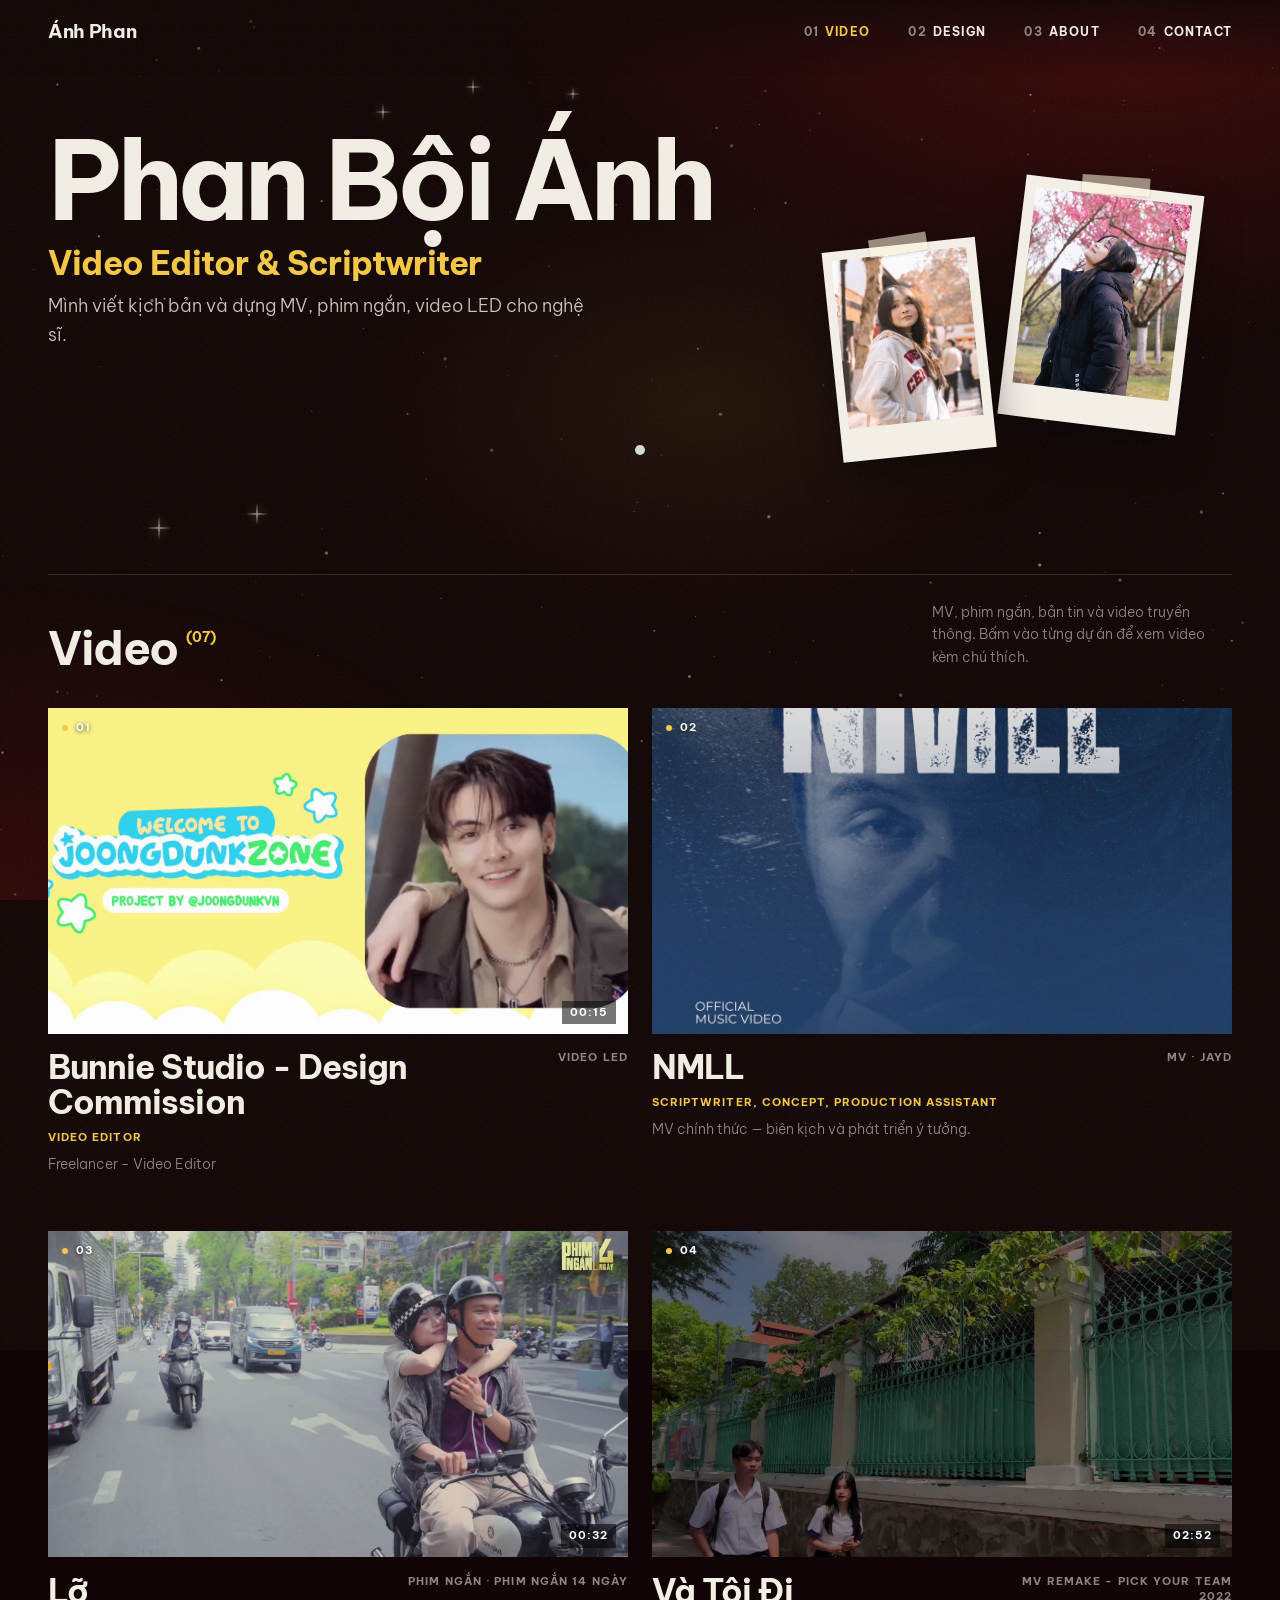
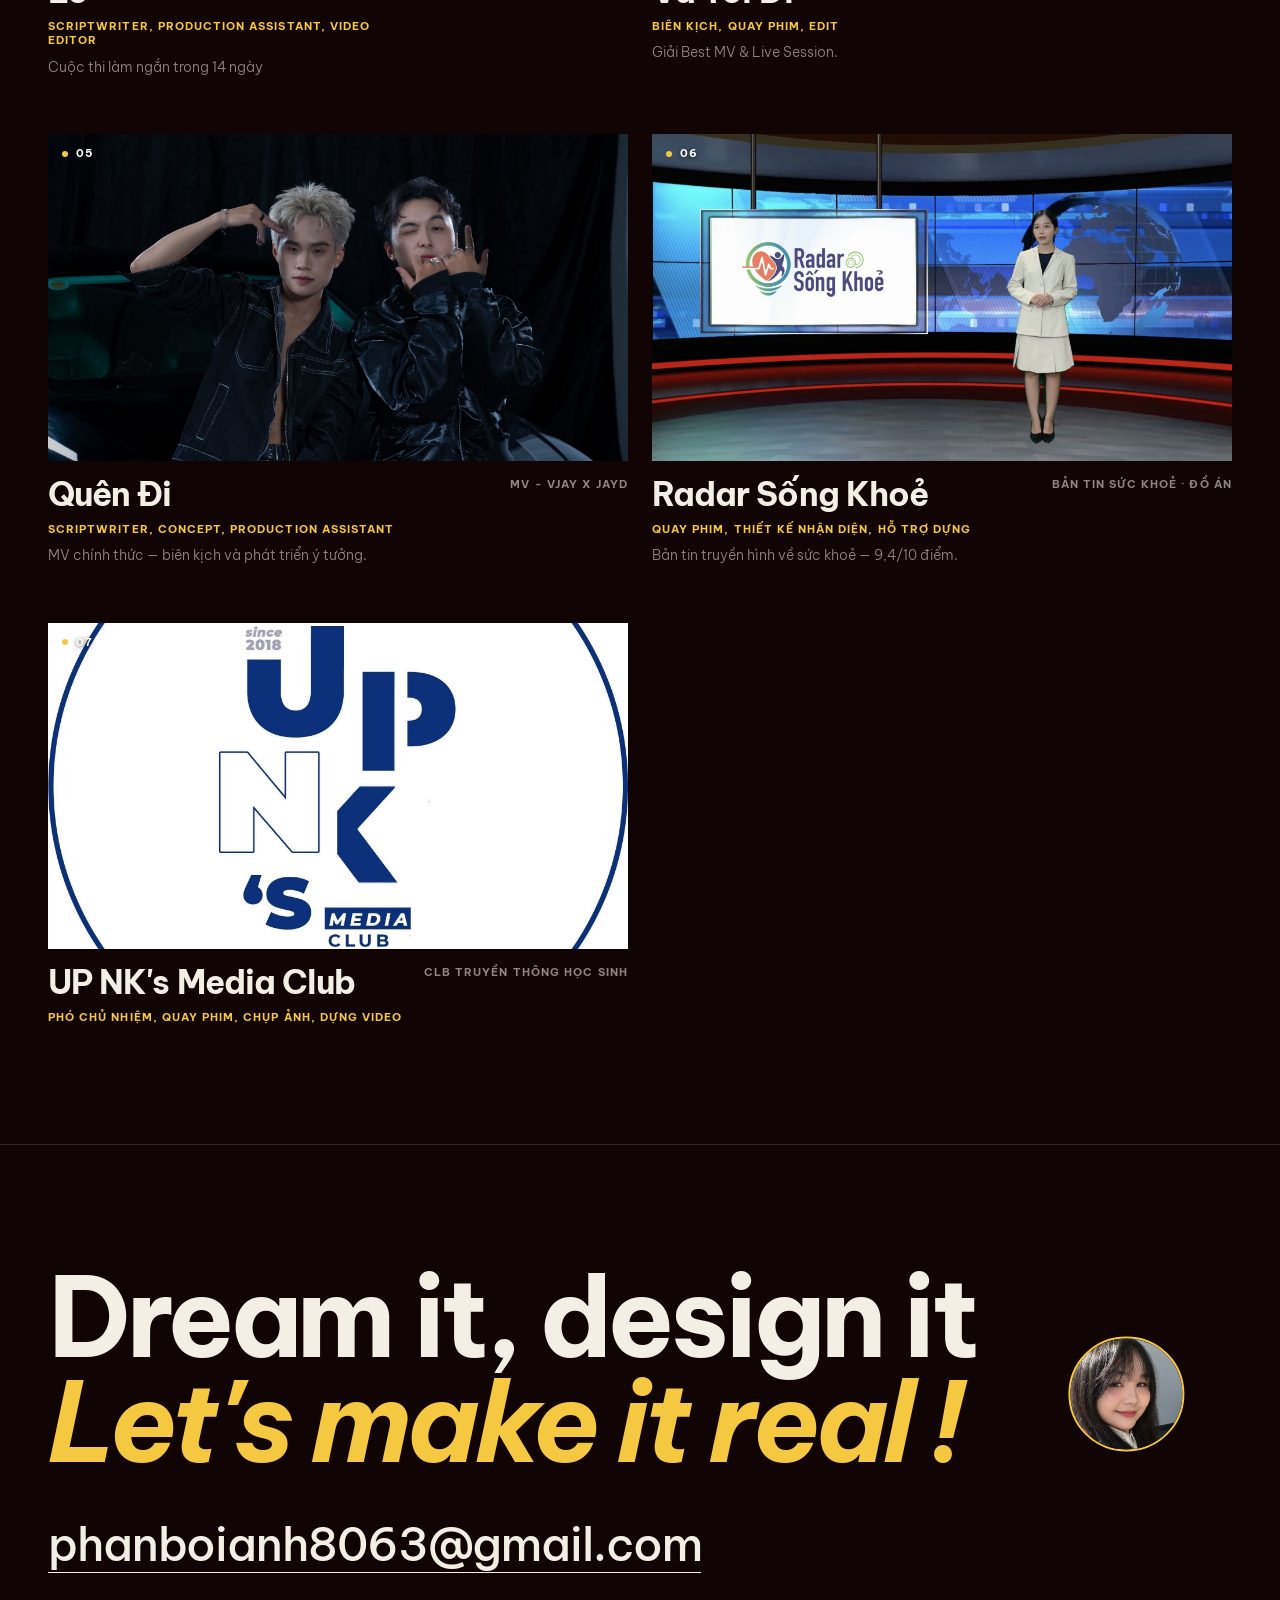
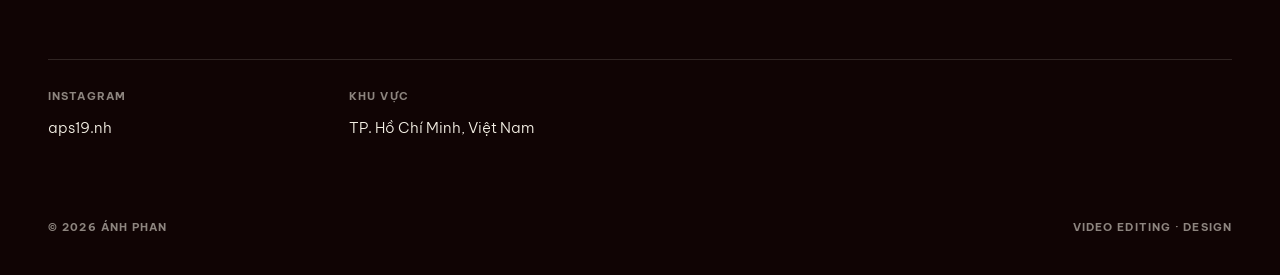
==== index.html @ 46a87fa8 "Ảnh trang trí kéo thả: polaroid ở trang Video, About nhỏ gọn, ảnh tròn liên hệ; tab Ảnh trang trí tr" ====
<!doctype html>
<html lang="vi" data-site>
<head>
<meta charset="utf-8">
<meta name="viewport" content="width=device-width, initial-scale=1">
<title>Phan Bội Ánh — Video Editor</title>
<meta name="description" content="Portfolio video editing, sản xuất nội dung và thiết kế.">
<link rel="preconnect" href="https://fonts.googleapis.com">
<link rel="preconnect" href="https://fonts.gstatic.com" crossorigin>
<link href="https://fonts.googleapis.com/css2?family=Arimo:wght@400;500;600;700&family=Be+Vietnam+Pro:wght@300;400;500&family=Dancing+Script:wght@600&display=swap&subset=vietnamese" rel="stylesheet">
<link rel="stylesheet" href="site.css?v=202610262219">
<!-- nội dung + màu/font chọn trong Trình chỉnh sửa: nạp sớm để trang không bị nháy màu -->
<script src="noi-dung.js?v=202610262219"></script>
<script src="giao-dien.js?v=202610262219"></script>
</head>
<body data-page="video">

<!-- Menu: Video là trang đầu tiên (index.html) → Design → About (CV) → Contact -->
<header class="nav">
  <a href="index.html" class="logo" id="logo"></a>
  <nav>
    <a href="index.html" class="on"><i>01</i>Video</a>
    <a href="design.html"><i>02</i>Design</a>
    <a href="about.html"><i>03</i>About</a>
    <a href="#contact"><i>04</i>Contact</a>
  </nav>
</header>

<section id="video">
  <!-- Đầu trang: tên to + nghề (lấy từ tab About me). Rê chuột vào tên thì hiện ảnh (ảnh "rê chuột") -->
  <div class="vhero" data-deco="video">
    <h1 id="vh-name"><span></span></h1>
    <p class="ab-role" id="vh-role"></p>
    <p class="ab-line" id="vh-line"></p>
  </div>
  <div class="sec-head" data-reveal>
    <h2>Video<sup id="n-video"></sup></h2>
    <p>MV, phim ngắn, bản tin và video truyền thông. Bấm vào từng dự án để xem video kèm chú thích.</p>
  </div>
  <div class="vgrid" id="vgrid"></div>
</section>

<!-- Liên hệ (cuối mọi trang) -->
<section id="contact" data-deco="contact">
  <h2 class="big" data-reveal><span id="c1"></span><br><em id="c2"></em></h2>
  <a class="mail" id="mail" data-reveal></a>
  <div class="links" id="links" data-reveal></div>
  <footer class="site mono"><span id="copy"></span><span>Video editing · Design</span></footer>
</section>

<!-- Bảng chi tiết video -->
<div class="panel" id="panel" role="dialog" aria-modal="true" aria-label="Chi tiết video">
  <div class="p-top"><span class="mono" id="p-where"></span><button class="p-close mono" id="p-close">Đóng <b>×</b></button></div>
  <div id="p-content"></div>
</div>

<div class="cursor" id="cursor"><b>XEM</b></div>

<script src="site.js?v=202610262219"></script>
</body>
</html>
---- site.css ----
/* ===== PORTFOLIO — phong cách A "Cinema": nền đen, tiêu đề Arimo lớn, phim nhựa =====
   Dùng chung cho index.html (trang chủ) và design.html (trang từng mục Design). */
/* Màu, font và cỡ chữ đổi được trong Trình chỉnh sửa → tab "Giao diện" (giao-dien.js ghi đè các biến này).
   Giá trị dưới đây là bộ màu mặc định "Cinema". */
:root {
  --bg: #0a0909;
  --bg-rgb: 10, 9, 9;
  --ink: #eee8e1;
  --ink-rgb: 238, 232, 225;
  --ink2: #d6cfc7;      /* chữ phụ, sáng vừa */
  --mute: #8d867f;
  --line: rgba(var(--ink-rgb), .14);
  --card: var(--card);      /* ô nền tối hơn/sáng hơn nền một chút */
  --strip: #000;        /* dải phim */
  --sprocket: var(--sprocket);  /* lỗ dải phim */
  --accent: #ff3b5c;
  --ts: 1;              /* hệ số cỡ tiêu đề */
  --tw: 700;            /* độ đậm tiêu đề */
  --tls: 1;             /* hệ số khoảng cách chữ tiêu đề (font có chân thì nới ra) */
  --title: 'Arimo', 'Helvetica Neue', Arial, sans-serif;
  --sans: 'Be Vietnam Pro', system-ui, sans-serif;
  --mono: 'Arimo', 'Helvetica Neue', Arial, sans-serif; /* nhãn nhỏ in hoa: chữ không chân, nét đậm */
  --ease: cubic-bezier(.16, 1, .3, 1);
  --pad: clamp(16px, 4vw, 48px);
}
* { box-sizing: border-box; margin: 0; padding: 0; }
html { scroll-behavior: smooth; }
html.lock { overflow: hidden; }
body { background: var(--bg); color: var(--ink); font: 300 16px/1.6 var(--sans); overflow-x: hidden; }
a { color: inherit; text-decoration: none; }
button { font: inherit; color: inherit; background: none; border: 0; cursor: pointer; }
img, video { display: block; width: 100%; }
.mono { font: 700 11px/1.4 var(--mono); letter-spacing: .1em; text-transform: uppercase; font-variant-numeric: tabular-nums; }

/* hạt phim phủ toàn trang */
body::after {
  content: ''; position: fixed; inset: -50%; z-index: 90; pointer-events: none; opacity: .07;
  background: url("data:image/svg+xml,%3Csvg xmlns='http://www.w3.org/2000/svg' width='200' height='200'%3E%3Cfilter id='n'%3E%3CfeTurbulence type='fractalNoise' baseFrequency='.9' numOctaves='2'/%3E%3C/filter%3E%3Crect width='100%25' height='100%25' filter='url(%23n)'/%3E%3C/svg%3E");
  animation: grain .9s steps(4) infinite;
}
@keyframes grain { 0% { transform: translate(0, 0) } 25% { transform: translate(-3%, 2%) } 50% { transform: translate(2%, -3%) } 75% { transform: translate(-2%, -1%) } }

/* ---------- hiệu ứng nền (tab Giao diện → Hiệu ứng nền) ---------- */
.cosmos { display: none; position: fixed; inset: 0; z-index: -1; pointer-events: none; overflow: hidden; }
[data-fx="gradient"] .cosmos, [data-fx="vutru"] .cosmos { display: block;
  background: radial-gradient(70% 55% at 88% 0%, rgba(var(--g2-rgb), .75), transparent 70%),
              radial-gradient(60% 50% at 0% 100%, rgba(var(--g2-rgb), .5), transparent 70%),
              radial-gradient(40% 35% at 55% 45%, rgba(var(--acc-rgb), .07), transparent 70%); }
.cosmos i, .cosmos b { display: none; }
/* toàn bộ sao: độ sáng chọn trong Giao diện (--sao) × mờ dần khi cuộn (--fade) */
.cosmos .sky { position: absolute; inset: 0; opacity: calc(var(--sao, .5) * var(--fade, 1)); transition: opacity .5s; }
[data-fx="vutru"] .cosmos i { display: block; position: absolute; left: 0; top: 0; width: 1px; height: 1px; border-radius: 50%; animation: twinkle 4s ease-in-out infinite alternate; }
[data-fx="vutru"] .cosmos .s2 { animation-duration: 6s; animation-delay: -2s; }
[data-fx="vutru"] .cosmos .s3 { animation-duration: 3.2s; animation-delay: -1s; }
@keyframes twinkle { from { opacity: .35 } to { opacity: 1 } }
/* ngôi sao 4 cánh lấp lánh như trong portfolio PDF */
[data-fx="vutru"] .cosmos b { display: block; position: absolute; width: 22px; height: 22px; transform: scale(var(--z));
  background: radial-gradient(circle, rgba(var(--ink-rgb), 1) 0 8%, rgba(var(--ink-rgb), .0) 9%),
              linear-gradient(rgba(var(--ink-rgb), 0), rgba(var(--ink-rgb), .95) 50%, rgba(var(--ink-rgb), 0)) center / 2px 100% no-repeat,
              linear-gradient(90deg, rgba(var(--ink-rgb), 0), rgba(var(--ink-rgb), .95) 50%, rgba(var(--ink-rgb), 0)) center / 100% 2px no-repeat;
  filter: drop-shadow(0 0 6px rgba(var(--ink-rgb), .8)); animation: sparkle var(--d) ease-in-out infinite; }
@keyframes sparkle { 0%, 100% { opacity: 0; transform: scale(calc(var(--z) * .4)) rotate(0deg) } 50% { opacity: 1; transform: scale(var(--z)) rotate(45deg) } }
/* ---------- thanh menu ---------- */
.nav {
  position: fixed; inset: 0 0 auto; z-index: 50; display: flex; align-items: center; justify-content: space-between;
  padding: 22px var(--pad) 34px; background: linear-gradient(rgba(var(--bg-rgb), .9), rgba(var(--bg-rgb), 0));
}
.logo { font: var(--tw) 19px/1 var(--title); letter-spacing: calc(-.02em * var(--tls)); }
.nav nav { display: flex; gap: clamp(14px, 3vw, 40px); }
.nav nav a { font: 700 12px/1 var(--mono); letter-spacing: .1em; text-transform: uppercase; }
.nav nav a i { font-style: normal; color: var(--mute); margin-right: 6px; }
.nav nav a.on { color: var(--accent); }

/* ---------- ẢNH TRANG TRÍ (tab "Ảnh trang trí" trong Trình chỉnh sửa) ---------- */
[data-deco] { position: relative; }
.vhero > :not(.deco), .ab-hero > :not(.deco), #contact > :not(.deco) { position: relative; z-index: 2; }
.deco { position: absolute; z-index: 3; width: clamp(84px, var(--w), 440px); margin: 0; transform: translate(-50%, -50%) rotate(var(--rot)); transition: transform .5s var(--ease); }
.deco.sau { z-index: 1; }
.deco img { width: 100%; aspect-ratio: 4 / 5; object-fit: cover; display: block; }
.deco .crop img { aspect-ratio: auto; }
@media (hover: hover) { .deco:hover { transform: translate(-50%, -50%) rotate(0deg) scale(1.04); } }
/* polaroid: khung trắng, lề dưới dày, mẩu băng dính trên đầu */
.deco.polaroid { background: #f5f1e8; padding: max(5px, calc(var(--w) * .06)) max(5px, calc(var(--w) * .06)) 0; box-shadow: 0 18px 40px rgba(0, 0, 0, .45), 0 2px 6px rgba(0, 0, 0, .25); }
.deco.polaroid figcaption { padding: 7% 4% 9%; text-align: center; color: #2b2622; font: 600 clamp(12px, 1.25vw, 18px)/1.1 'Dancing Script', cursive; }
.deco.polaroid:not(:has(figcaption))::after { content: ''; display: block; height: clamp(18px, 2.6vw, 38px); }
.deco.polaroid::before { content: ''; position: absolute; left: 50%; top: -9px; width: 38%; height: 18px; transform: translateX(-50%) rotate(-3deg); background: rgba(255, 248, 225, .55); box-shadow: 0 1px 3px rgba(0, 0, 0, .15); }
/* hoà vào nền: mép ảnh mờ dần vào màu nền */
.deco.hoa img, .deco.hoa .crop { -webkit-mask-image: radial-gradient(ellipse 50% 50% at 50% 50%, #000 55%, transparent 100%); mask-image: radial-gradient(ellipse 50% 50% at 50% 50%, #000 55%, transparent 100%); }
.deco.hoa { filter: saturate(.9); }
/* tròn có viền màu nhấn */
.deco.tron img, .deco.tron .crop { aspect-ratio: 1; border-radius: 50%; border: 2px solid var(--accent); object-fit: cover; }
/* khung mảnh */
.deco.khung { padding: 6px; border: 1px solid rgba(var(--ink-rgb), .35); background: rgba(var(--ink-rgb), .04); }
/* trong Trình chỉnh sửa: kéo được, ảnh đang chọn có viền */
.edit-deco .deco { cursor: grab; transition: none; }
.edit-deco .deco:active { cursor: grabbing; }
.edit-deco .deco.chon { outline: 2px dashed var(--accent); outline-offset: 6px; }
.edit-deco .deco.an-dt { opacity: .3; }

/* ---------- tiêu đề mỗi phần ---------- */
.sec-head { display: flex; justify-content: space-between; align-items: end; padding: 0 var(--pad); margin-bottom: 40px; gap: 20px; }
.sec-head h2 { font: var(--tw) calc(clamp(52px, 10vw, 156px) * var(--ts))/.88 var(--title); letter-spacing: calc(-.055em * var(--tls)); }
.sec-head h2 sup { font: 700 14px var(--mono); color: var(--accent); vertical-align: top; margin-left: 8px; letter-spacing: 0; }
.sec-head p { max-width: 300px; color: var(--mute); font-size: 14px; }

/* ---------- DESIGN trên trang chủ: 4 khung phim = 4 mục ---------- */
#design-home { padding: 150px 0 100px; }
.strip { position: relative; padding: 34px var(--pad); background: var(--strip); }
.strip::before, .strip::after { content: ''; position: absolute; left: 0; right: 0; height: 12px; background: repeating-linear-gradient(90deg, transparent 0 14px, var(--sprocket) 14px 26px); }
.strip::before { top: 11px; } .strip::after { bottom: 11px; }
[data-vien="mau"] .strip::before, [data-vien="mau"] .strip::after, [data-vien="khong"] .strip::before, [data-vien="khong"] .strip::after { display: none; }
[data-vien="mau"] .strip { padding: 18px var(--pad); }
[data-vien="khong"] .strip { background: none; padding: 0 var(--pad); }
.cats { display: grid; grid-template-columns: repeat(4, minmax(0, 1fr)); gap: 14px; }
.cat { position: relative; display: block; aspect-ratio: var(--cat-ratio, 3 / 4.3); overflow: hidden; background: var(--card); }
.cat img, .cat video { position: absolute; inset: 0; height: 100%; object-fit: cover; filter: saturate(.8) brightness(.72); transition: transform 1.4s var(--ease), filter .8s; }
.cat:hover img, .cat:hover video { transform: scale(1.06); filter: saturate(1.05) brightness(.92); }
.cat .no { position: absolute; top: 12px; left: 14px; z-index: 1; color: #fff; opacity: .8; }
.cat .meta { position: absolute; inset: auto 0 0; z-index: 1; padding: 60px 18px 18px; background: linear-gradient(transparent, rgba(0, 0, 0, .88)); }
.cat h3 { font: var(--tw) calc(clamp(24px, 2.3vw, 36px) * var(--ts))/1 var(--title); letter-spacing: calc(-.035em * var(--tls)); }
.cat p { margin-top: 8px; font-size: 13px; line-height: 1.45; color: var(--ink2); }
.cat .foot { display: flex; justify-content: space-between; margin-top: 14px; padding-top: 10px; border-top: 1px solid rgba(255, 255, 255, .18); color: var(--mute); }
.cat .foot b { font-weight: 400; color: var(--ink); transition: transform .5s var(--ease); }
.cat:hover .foot b { transform: translateX(6px); }
.cat.empty .meta { background: none; }

/* ---------- VIDEO: lưới video tự chạy ---------- */
#video { padding: 130px 0 120px; }
/* Đầu trang Video (trang đầu tiên): tên to + nghề; mục "Video (07)" nhỏ lại thành nhãn */
.vhero { position: relative; padding: 0 var(--pad); margin-bottom: 64px; min-height: clamp(260px, 30vw, 380px); }
.vhero h1 { display: inline-flex; align-items: center; gap: .25em; font: var(--tw) calc(clamp(48px, 8.5vw, 136px) * var(--ts))/.92 var(--title); letter-spacing: calc(-.055em * var(--tls)); margin-bottom: 14px; cursor: default; }
#video .sec-head h2 { font-size: calc(clamp(30px, 3.6vw, 52px) * var(--ts)); letter-spacing: calc(-.04em * var(--tls)); }
#video .sec-head { border-top: 1px solid var(--line); padding-top: 26px; margin-left: var(--pad); margin-right: var(--pad); padding-left: 0; padding-right: 0; }
.vgrid { display: grid; grid-template-columns: repeat(2, minmax(0, 1fr)); gap: 56px 24px; padding: 0 var(--pad); }
.vcard { cursor: pointer; }
.vcard .scr { position: relative; aspect-ratio: 16 / 9; overflow: hidden; background: #000; }
.vcard .scr video, .vcard .scr img { height: 100%; object-fit: cover; transition: transform 1.2s var(--ease); }
.vcard:hover .scr video { transform: scale(1.035); }
.vcard .idx { position: absolute; top: 12px; left: 14px; color: #fff; display: flex; gap: 8px; align-items: center; text-shadow: 0 1px 4px rgba(0, 0, 0, .7); }
.vcard .idx::before { content: ''; width: 6px; height: 6px; border-radius: 50%; background: var(--accent); }
.vcard .tc { position: absolute; right: 12px; bottom: 10px; color: #fff; background: rgba(0, 0, 0, .55); padding: 4px 8px; }
.vcard .play { position: absolute; left: 50%; top: 50%; width: 64px; height: 64px; margin: -32px 0 0 -32px; border-radius: 50%; border: 1px solid rgba(255, 255, 255, .8); display: grid; place-items: center; color: #fff; background: rgba(0, 0, 0, .25); backdrop-filter: blur(6px); opacity: 0; transform: scale(.8); transition: .5s var(--ease); }
.vcard:hover .play { opacity: 1; transform: none; }
.vcard .info { display: flex; justify-content: space-between; align-items: start; gap: 16px; padding-top: 16px; }
.vcard h3 { font: var(--tw) calc(clamp(24px, 2.6vw, 38px) * var(--ts))/1.05 var(--title); letter-spacing: calc(-.035em * var(--tls)); transition: color .4s; }
.vcard:hover h3 { color: var(--accent); }
.vcard .info p { margin-top: 8px; font-size: 14px; color: var(--mute); }
.vcard .info .role { color: var(--accent); font-size: 10.5px; margin-top: 10px; }
.vcard .kind { color: var(--mute); text-align: right; flex: none; max-width: 40%; }

/* ---------- CONTACT ---------- */
#contact { padding: 120px var(--pad) 40px; border-top: 1px solid var(--line); }
.big { font: var(--tw) calc(clamp(44px, 8.6vw, 132px) * var(--ts))/.95 var(--title); letter-spacing: calc(-.05em * var(--tls)); }
.big em { color: var(--accent); }
.mail { display: inline-block; margin-top: 44px; font: 500 clamp(24px, 3.6vw, 50px)/1.1 var(--title); letter-spacing: calc(-.03em * var(--tls)); position: relative; }
.mail::after { content: ''; position: absolute; left: 0; right: 0; bottom: -4px; height: 1px; background: currentColor; transform-origin: right; transition: transform .7s var(--ease); }
.mail:hover::after { transform: scaleX(0); }
.links { display: grid; grid-template-columns: repeat(4, 1fr); gap: 20px; margin-top: 90px; padding-top: 22px; border-top: 1px solid var(--line); }
.links a, .links span:not(.mono) { display: block; font-size: 15px; margin-top: 8px; }
.links a:hover { color: var(--accent); }
.links .mono { color: var(--mute); }
footer.site { display: flex; justify-content: space-between; margin-top: 80px; color: var(--mute); }

/* ---------- Bố cục "case study": chữ một bên, ảnh/video một bên ----------
   Dùng cho trang chi tiết video (bảng trượt lên) và từng sản phẩm trong trang Design. */
.p-body { display: grid; grid-template-columns: minmax(0, 1.55fr) minmax(280px, 1fr); column-gap: clamp(24px, 4vw, 64px); }
.p-m { grid-column: 1; margin-bottom: 16px; }
/* Xếp dọc: mỗi ảnh đúng tỉ lệ gốc, không đóng khung đen; ảnh nhỏ giữ đúng cỡ, không phóng to bị mờ */
.p-m > img, .p-m > video { width: auto; max-width: 100%; height: auto; margin: 0 auto; }
.p-m > video { width: 100%; background: #000; }

/* Trình chiếu: khung cố định 16:10, lướt ← → ; ảnh khác tỉ lệ thì nền là chính ảnh đó làm mờ thay vì viền đen */
.g-frame { position: relative; overflow: hidden; background: var(--card); }
.g-track { display: flex; overflow-x: auto; scroll-snap-type: x mandatory; scrollbar-width: none; overscroll-behavior-x: contain; }
.g-track::-webkit-scrollbar { display: none; }
.g-slide { position: relative; flex: 0 0 100%; aspect-ratio: var(--ratio, 16 / 10); max-height: 82svh; scroll-snap-align: start; overflow: hidden; display: grid; place-items: center; }
.g-slide .g-bg { position: absolute; inset: -8%; width: 116%; height: 116%; object-fit: cover; filter: blur(28px) brightness(.45) saturate(1.2); }
.g-slide > img:not(.g-bg), .g-slide > video { position: relative; width: 100%; height: 100%; object-fit: contain; }
.g-arrow { position: absolute; top: 50%; width: 48px; height: 48px; margin-top: -24px; border-radius: 50%; background: rgba(var(--bg-rgb), .55); border: 1px solid rgba(var(--ink-rgb), .3); backdrop-filter: blur(6px); font-size: 18px; transition: background .3s, color .3s; z-index: 2; }
.g-arrow:hover { background: var(--ink); color: var(--bg); }
.g-prev { left: 14px; } .g-next { right: 14px; }
.g-count { position: absolute; right: 14px; bottom: 12px; padding: 5px 9px; background: rgba(var(--bg-rgb), .6); z-index: 2; }
.g-thumbs { display: flex; gap: 8px; margin-top: 10px; overflow-x: auto; scrollbar-width: none; }
.g-thumbs::-webkit-scrollbar { display: none; }
.g-thumbs button { flex: none; width: 76px; height: 52px; overflow: hidden; opacity: .45; border: 1px solid transparent; transition: opacity .3s, border-color .3s; display: grid; place-items: center; background: var(--card); }
.g-thumbs button.on, .g-thumbs button:hover { opacity: 1; border-color: var(--ink); }
.g-thumbs img { width: 100%; height: 100%; object-fit: cover; }

/* "Phủ kín": ảnh lấp đầy khung theo tỉ lệ đã chọn, cắt bớt mép; --focus = giữ phần trên / giữa / dưới */
.phu .g-slide > img:not(.g-bg), .phu .g-slide > video { object-fit: cover; object-position: 50% var(--focus, center); }
.p-m.phu > img, .p-m.phu > video, .g-grid.phu img, .g-grid.phu video { width: 100%; aspect-ratio: var(--ratio); object-fit: cover; object-position: 50% var(--focus, center); }

/* Ảnh đã cắt riêng: khung đúng tỉ lệ vùng cắt, ảnh gốc nằm bên trong được dịch/phóng (style tính sẵn trong giao-dien.js) */
.crop { position: relative; overflow: hidden; max-width: 100%; max-height: 100%; margin: 0 auto; }
.crop img, .crop video { position: absolute; max-width: none; height: auto !important; aspect-ratio: auto !important; object-fit: fill !important; transform: none !important; }

/* Lưới 2 cột: ảnh giữ tỉ lệ gốc, xếp so le như Pinterest */
.g-grid { columns: 2; column-gap: 12px; }
.g-grid figure { break-inside: avoid; margin-bottom: 12px; overflow: hidden; }
.p-m { overflow: hidden; } /* ảnh phóng to khi cắt riêng không tràn ra ngoài */
.g-grid img, .g-grid video { width: 100%; height: auto; }
.g-grid figure.full { column-span: all; margin-top: 2px; }
.yt { position: relative; aspect-ratio: 16 / 9; }
.yt iframe { position: absolute; inset: 0; width: 100%; height: 100%; border: 0; }
.p-t { grid-column: 2; grid-row: 1 / span 60; }
.p-t .in { position: sticky; top: 90px; padding-bottom: 40px; }
.p-t .kick { color: var(--accent); }
.p-t h2 { font: var(--tw) calc(clamp(38px, 4.8vw, 74px) * var(--ts))/.98 var(--title); letter-spacing: calc(-.045em * var(--tls)); margin: 14px 0 26px; }
.p-desc p { font-size: 16px; line-height: 1.75; color: var(--ink2); margin-bottom: 14px; max-width: 52ch; }
.p-cred { margin-top: 30px; border-top: 1px solid var(--line); }
.p-cred div { display: grid; grid-template-columns: 110px 1fr; gap: 14px; padding: 12px 0; border-bottom: 1px solid var(--line); font-size: 14px; }
.p-cred dt { color: var(--mute); }
.p-links { display: flex; flex-wrap: wrap; gap: 10px; margin-top: 26px; }
.p-link { display: inline-flex; padding: 12px 20px; border: 1px solid var(--ink); border-radius: 99px; transition: background .3s, color .3s; }
.p-link:hover { background: var(--ink); color: var(--bg); }

/* bảng trượt lên khi bấm vào một video */
.panel { position: fixed; inset: 0; z-index: 80; background: var(--bg); overflow-y: auto; overscroll-behavior: contain; transform: translateY(100%); visibility: hidden; transition: transform .8s var(--ease), visibility 0s .8s; }
.panel.open { transform: none; visibility: visible; transition: transform .8s var(--ease); }
.panel .p-body { padding: 0 var(--pad); }
.p-top { position: sticky; top: 0; z-index: 3; display: flex; justify-content: space-between; align-items: center; padding: 20px var(--pad) 30px; background: linear-gradient(rgba(var(--bg-rgb), .95), rgba(var(--bg-rgb), 0)); }
.p-top .mono { color: var(--mute); }
.p-close { display: inline-flex; align-items: center; gap: 10px; }
.p-close b { font: 300 26px/1 var(--sans); }
.p-nav { display: grid; grid-template-columns: 1fr 1fr; margin-top: 70px; border-top: 1px solid var(--line); }
.p-nav button, .p-nav a { text-align: left; padding: 30px var(--pad) 40px; transition: background .3s; }
.p-nav > * + * { text-align: right; border-left: 1px solid var(--line); }
.p-nav > *:hover { background: var(--card); }
.p-nav b { display: block; font: var(--tw) calc(clamp(22px, 3.2vw, 42px) * var(--ts))/1.05 var(--title); letter-spacing: calc(-.035em * var(--tls)); margin-top: 10px; }
.p-nav .mono { color: var(--mute); }

/* ---------- TRANG MỤC DESIGN (design.html) ---------- */
.subnav { position: sticky; top: 64px; z-index: 30; display: flex; align-items: center; gap: 8px; margin-top: 84px; padding: 14px var(--pad) 20px; overflow-x: auto; scrollbar-width: none; background: linear-gradient(rgba(var(--bg-rgb), .94), rgba(var(--bg-rgb), .94) 75%, rgba(var(--bg-rgb), 0)); }
.subnav::-webkit-scrollbar { display: none; }
.subnav .back { flex: none; color: var(--mute); margin-right: 10px; transition: color .3s; }
.subnav .back:hover { color: var(--ink); }
.subnav .tab { flex: none; padding: 12px 20px; font-size: 12px; border: 1px solid var(--line); border-radius: 99px; transition: border-color .3s, background .3s, color .3s; }
.subnav .tab:hover { border-color: var(--ink); }
.subnav .tab.on { background: var(--ink); color: var(--bg); border-color: var(--ink); }
.subnav .tab i { font-style: normal; opacity: .55; margin-left: 6px; }
.cat-hero { padding: 44px var(--pad) 40px; }
.cat-hero .crumb { color: var(--accent); }
.cat-hero h1 { font: var(--tw) calc(clamp(56px, 11vw, 176px) * var(--ts))/.9 var(--title); letter-spacing: calc(-.055em * var(--tls)); margin: 16px 0 22px; }
.cat-hero p { max-width: 520px; color: var(--ink2); font-size: 17px; }
.work { padding: 70px var(--pad) 40px; border-top: 1px solid var(--line); scroll-margin-top: 150px; }
.work .num { color: var(--mute); display: block; margin-bottom: 26px; }
.none { padding: 80px var(--pad); color: var(--mute); border-top: 1px solid var(--line); }
.cat-next { display: block; padding: 70px var(--pad); border-top: 1px solid var(--line); transition: background .4s; }
.cat-next:hover { background: var(--card); }
.cat-next .mono { color: var(--mute); }
.cat-next b { display: block; font: var(--tw) calc(clamp(44px, 8vw, 124px) * var(--ts))/.92 var(--title); letter-spacing: calc(-.05em * var(--tls)); margin-top: 14px; }
.cat-next b span { color: var(--accent); }
.mini-contact { padding: 70px var(--pad) 40px; border-top: 1px solid var(--line); }
.mini-contact .big { font-size: clamp(40px, 6.4vw, 92px); }

/* ---------- TRANG ABOUT (about.html) ---------- */
.ab-hero { position: relative; display: grid; grid-template-columns: minmax(0, 1fr); gap: clamp(28px, 5vw, 80px); align-items: end; padding: 150px var(--pad) 60px; }
.ab-hero .crumb { color: var(--accent); }
.ab-hero h1 { font: var(--tw) calc(clamp(52px, 8.5vw, 136px) * var(--ts))/.92 var(--title); letter-spacing: calc(-.055em * var(--tls)); margin: 18px 0 14px; }
.ab-role { font: var(--tw) calc(clamp(22px, 2.6vw, 38px) * var(--ts))/1.15 var(--title); letter-spacing: calc(-.03em * var(--tls)); color: var(--accent); }
.ab-line { margin-top: 10px; max-width: 46ch; font-size: clamp(16px, 1.4vw, 20px); color: var(--ink2); }
.ab-sum { margin-top: 30px; max-width: 58ch; }
.ab-sum p { font-size: clamp(17px, 1.5vw, 21px); line-height: 1.6; color: var(--ink2); margin-bottom: 12px; }
.ab-contact { display: flex; flex-wrap: wrap; gap: 10px 28px; margin-top: 28px; padding-top: 18px; border-top: 1px solid var(--line); font-size: 15px; }
.ab-contact a:hover { color: var(--accent); }
.ab-nums { display: grid; grid-template-columns: repeat(4, minmax(0, 1fr)); border-top: 1px solid var(--line); border-bottom: 1px solid var(--line); }
.ab-nums div { padding: 34px var(--pad); border-left: 1px solid var(--line); }
.ab-nums div:first-child { border-left: 0; }
.ab-nums b { display: block; font: var(--tw) calc(clamp(40px, 5vw, 76px) * var(--ts))/1 var(--title); letter-spacing: calc(-.05em * var(--tls)); color: var(--accent); }
.ab-nums span { display: block; margin-top: 10px; font-size: 14px; color: var(--ink2); max-width: 24ch; }
.ab-sec { padding: 90px var(--pad) 20px; }
.ab-h { font: var(--tw) calc(clamp(36px, 5vw, 72px) * var(--ts))/1 var(--title); letter-spacing: calc(-.05em * var(--tls)); margin-bottom: 34px; }
.exp { display: grid; grid-template-columns: 150px minmax(0, 1fr) minmax(0, 1.2fr); gap: 24px; padding: 26px 0; border-top: 1px solid var(--line); }
.exp > .mono { color: var(--accent); padding-top: 6px; }
.exp h3 { font: var(--tw) calc(clamp(20px, 1.8vw, 26px) * var(--ts))/1.15 var(--title); letter-spacing: calc(-.03em * var(--tls)); }
.exp .org { margin-top: 6px; color: var(--mute); font-size: 14px; }
.exp .d ul { list-style: none; }
.exp .d li { position: relative; padding-left: 16px; font-size: 15px; color: var(--ink2); margin-bottom: 6px; }
.exp .d li::before { content: ''; position: absolute; left: 0; top: .7em; width: 6px; height: 1px; background: var(--mute); }
.exp .d .res { display: block; margin: 14px 0 6px; color: var(--accent); }
.ab-grid { display: grid; grid-template-columns: 1.4fr 1fr; gap: clamp(28px, 5vw, 80px); }
.ab-grid.three { grid-template-columns: repeat(3, minmax(0, 1fr)); }
.ab-grid .ab-h { font-size: clamp(30px, 3.4vw, 52px); }
.ab-skills { display: grid; grid-template-columns: repeat(auto-fit, minmax(190px, 1fr)); gap: 28px; }
.ab-skills .mono, .ab-edu .mono { color: var(--accent); }
.ab-skills ul, .ab-list { list-style: none; margin-top: 12px; }
.ab-skills li, .ab-list li { padding: 9px 0; border-bottom: 1px solid var(--line); font-size: 15px; }
.ab-tools { list-style: none; display: flex; flex-wrap: wrap; gap: 8px; }
.ab-tools li { padding: 9px 16px; border: 1px solid var(--line); border-radius: 99px; font-size: 14px; }
.ab-edu h3 { font: var(--tw) calc(22px * var(--ts))/1.2 var(--title); letter-spacing: calc(-.03em * var(--tls)); margin: 10px 0 6px; }
.ab-edu p, .ab-goal p { font-size: 15px; color: var(--ink2); margin-bottom: 12px; }
@media (max-width: 900px) {
  .ab-hero, .ab-grid, .ab-grid.three { grid-template-columns: 1fr; }
  .ab-hero { padding-top: 120px; }
  .ab-nums { grid-template-columns: 1fr 1fr; }
  .ab-nums div:nth-child(3) { border-left: 0; }
  .ab-nums div:nth-child(n+3) { border-top: 1px solid var(--line); }
  .exp { grid-template-columns: 1fr; gap: 8px; }
}

/* ---------- hiện dần khi cuộn ---------- */
[data-reveal] { opacity: 0; transform: translateY(40px); transition: opacity 1.1s var(--ease), transform 1.1s var(--ease); }
[data-reveal].in { opacity: 1; transform: none; }


/* ---------- con trỏ ---------- */
.cursor { position: fixed; z-index: 110; top: 0; left: 0; width: 10px; height: 10px; border-radius: 50%; background: var(--ink); pointer-events: none; mix-blend-mode: difference; transform: translate(-50%, -50%); transition: width .4s var(--ease), height .4s var(--ease); display: grid; place-items: center; }
.cursor b { font: 700 10px var(--mono); letter-spacing: .1em; color: #000; opacity: 0; }
.cursor.big { width: 78px; height: 78px; }
.cursor.big b { opacity: 1; }
@media (hover: none) { .cursor { display: none; } .vcard .play { opacity: 1; transform: none; width: 48px; height: 48px; margin: -24px 0 0 -24px; } }

/* ---------- máy tính bảng ---------- */
@media (max-width: 1000px) {
  .cats { grid-template-columns: repeat(2, minmax(0, 1fr)); }
}
/* ---------- điện thoại ---------- */
@media (max-width: 760px) {
  .nav nav a i { display: none; }
  .nav nav { gap: 12px; }
  .vhero:has(> .deco:not(.an-dt)) { min-height: 440px; }
  .ab-hero:has(> .deco:not(.an-dt)) { padding-top: 300px; }
  .vhero { margin-bottom: 44px; }
  .g-arrow { width: 38px; height: 38px; margin-top: -19px; font-size: 15px; }
  .g-prev { left: 8px; } .g-next { right: 8px; }
  .g-thumbs button { width: 60px; height: 42px; }
  .nav nav a { font-size: 11px; letter-spacing: .05em; }
  .sec-head { flex-direction: column; align-items: start; }
  .cats { grid-template-columns: 1fr; }
  .cat { aspect-ratio: 4 / 3.4; }
  .vgrid { grid-template-columns: 1fr; gap: 44px; }
  .links { grid-template-columns: 1fr 1fr; }
  footer.site { flex-direction: column; gap: 8px; }
  .p-body { grid-template-columns: 1fr; }
  .p-t { grid-column: 1; grid-row: 2; }
  .p-t .in { position: static; padding: 18px 0 30px; }
  .p-nav b { font-size: 22px; }
  .subnav { top: 60px; }
  .work { padding-top: 50px; }
}
@media (prefers-reduced-motion: reduce) { *, *::before, *::after { animation: none !important; transition: none !important; } .line > span, [data-reveal] { transform: none; opacity: 1; } }
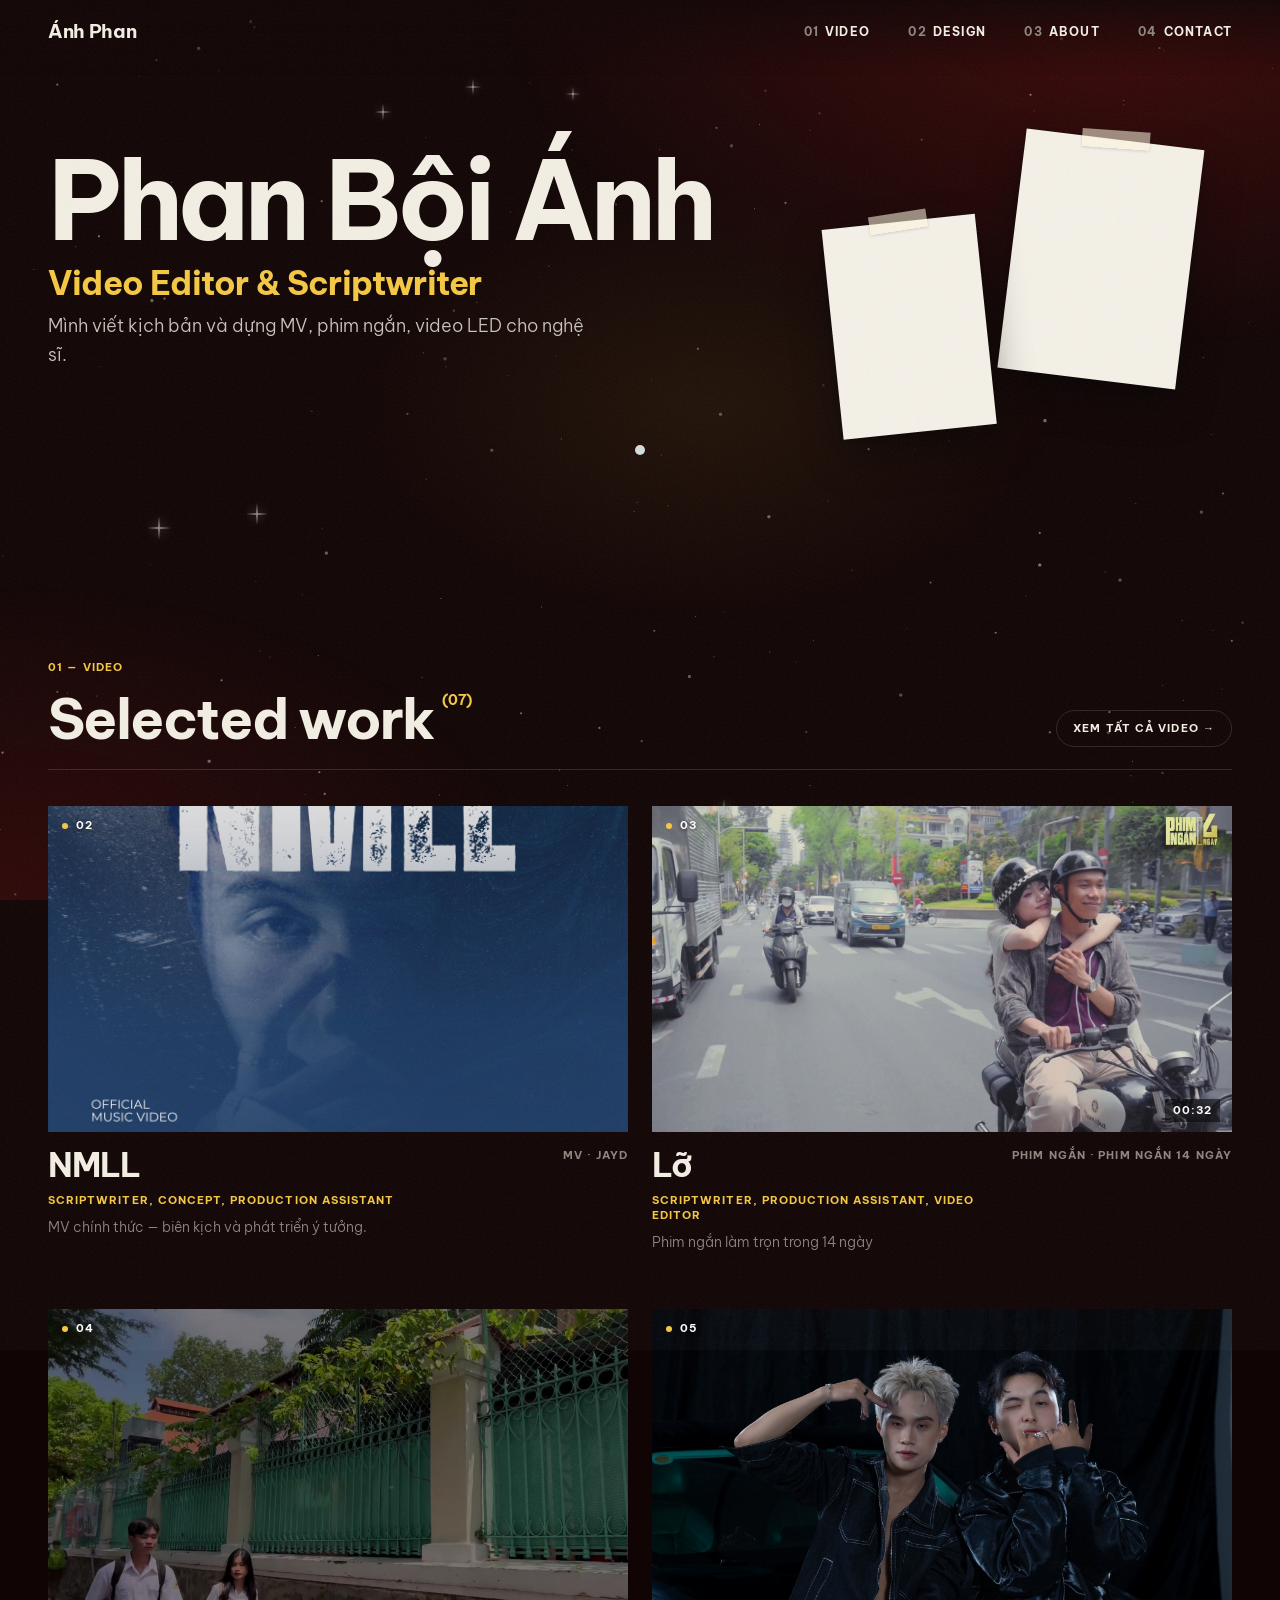
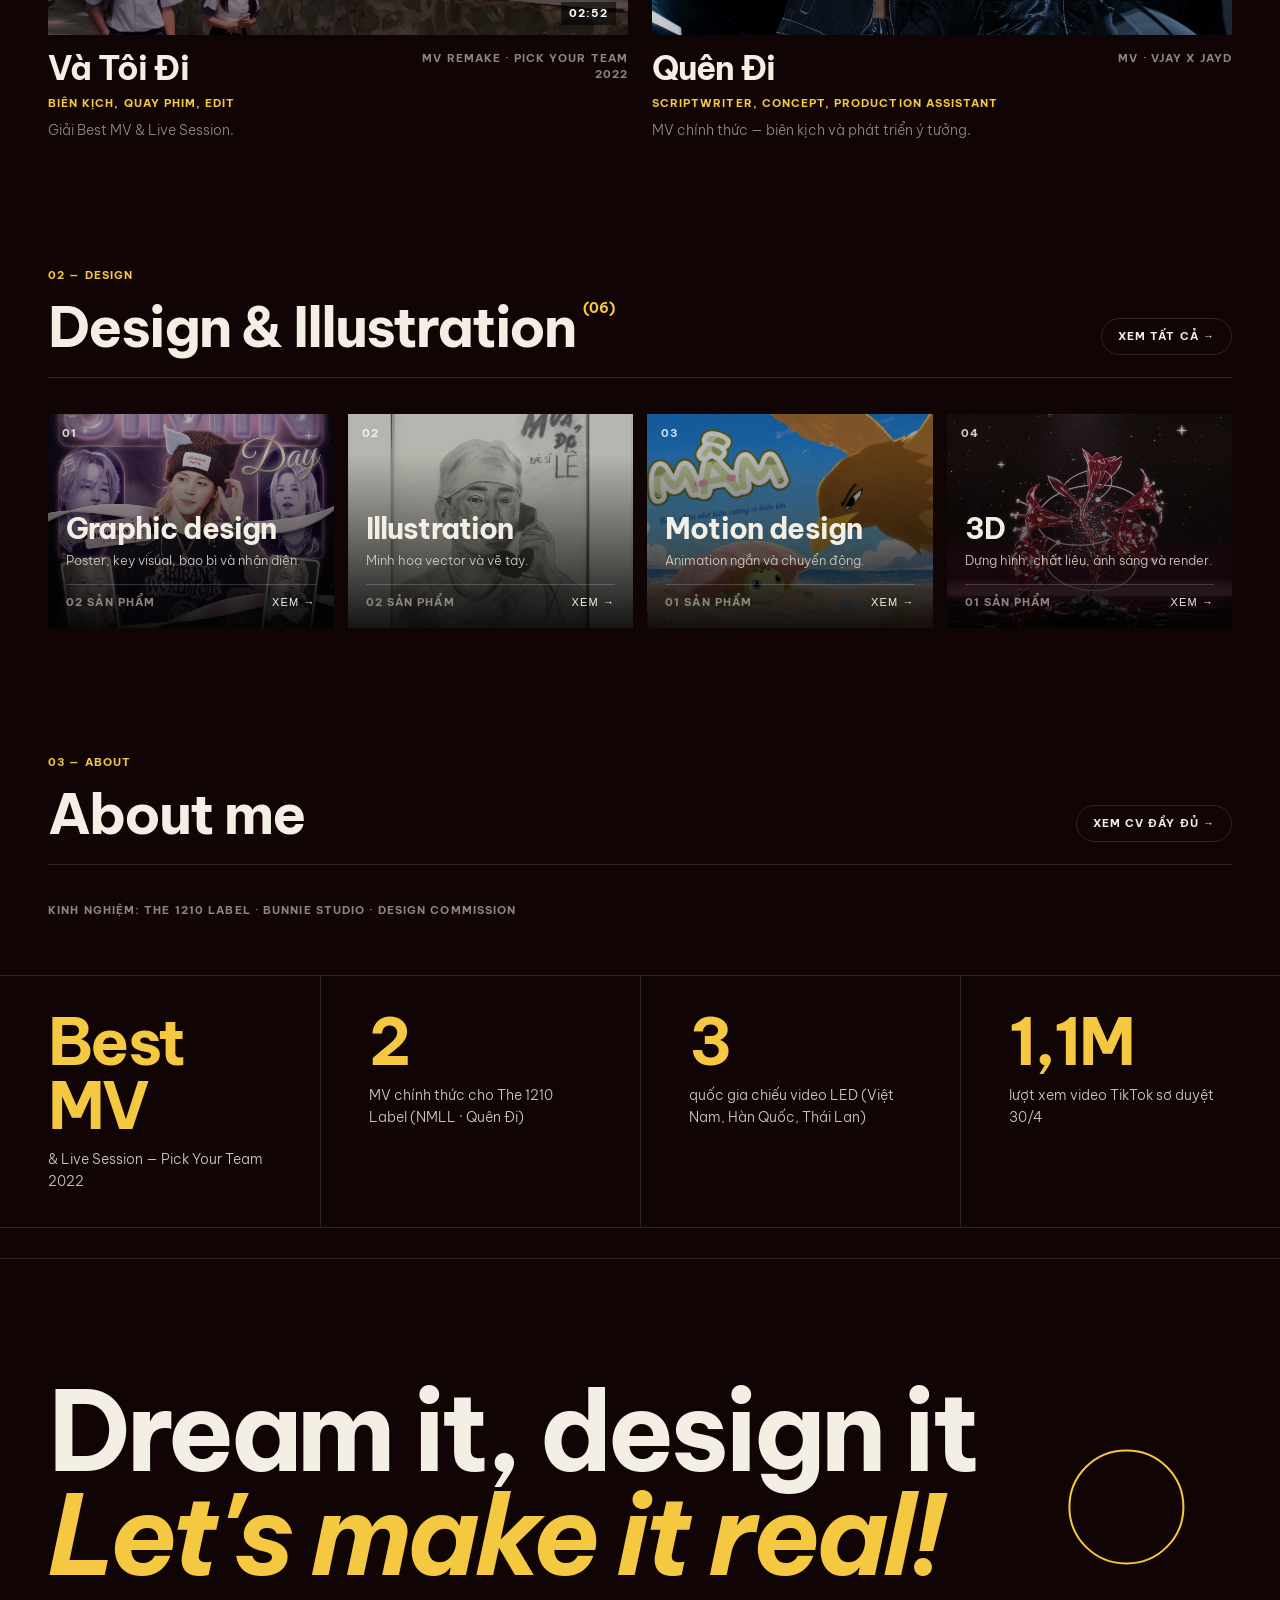
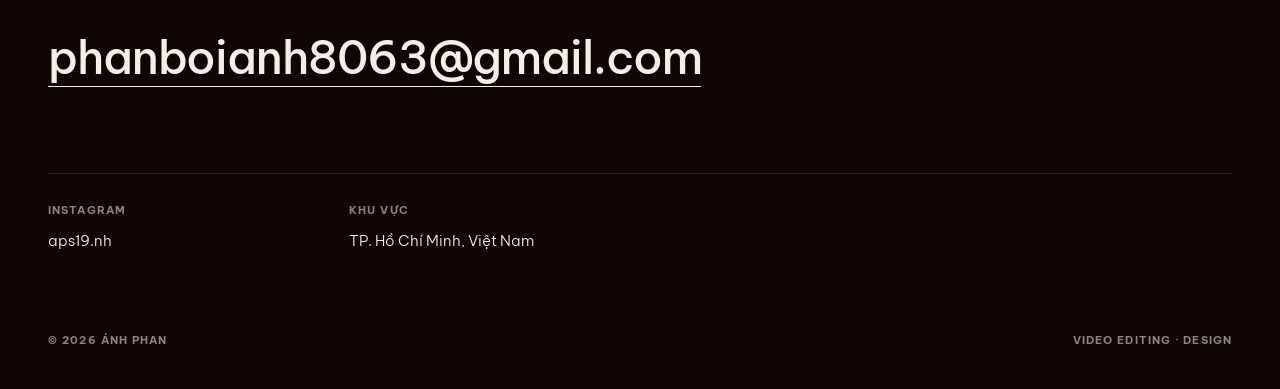
==== commit a2e8dce7: "Trang chủ riêng + trang con Video/Design/About chung một khuôn; favicon, ảnh xem trước link; sửa chữ" ====
--- a/index.html
+++ b/index.html
@@ -3,41 +3,70 @@
 <head>
 <meta charset="utf-8">
 <meta name="viewport" content="width=device-width, initial-scale=1">
-<title>Phan Bội Ánh — Video Editor</title>
-<meta name="description" content="Portfolio video editing, sản xuất nội dung và thiết kế.">
+<title>Phan Bội Ánh — Video Editor & Scriptwriter</title>
+<meta name="description" content="Portfolio của Phan Bội Ánh — Video Editor & Scriptwriter: MV, phim ngắn, video LED, thiết kế và minh hoạ.">
+<!-- icon trên tab trình duyệt + ảnh xem trước khi gửi link (Zalo, Messenger, Facebook…) -->
+<link rel="icon" href="favicon.svg" type="image/svg+xml">
+<meta property="og:type" content="website">
+<meta property="og:title" content="Phan Bội Ánh — Video Editor & Scriptwriter">
+<meta property="og:description" content="Portfolio của Phan Bội Ánh — Video Editor & Scriptwriter: MV, phim ngắn, video LED, thiết kế và minh hoạ.">
+<meta property="og:image" content="https://phanboianh.github.io/assets/og.jpg">
+<meta property="og:image:width" content="1200">
+<meta property="og:image:height" content="630">
+<meta property="og:url" content="https://phanboianh.github.io/">
+<meta name="twitter:card" content="summary_large_image">
 <link rel="preconnect" href="https://fonts.googleapis.com">
 <link rel="preconnect" href="https://fonts.gstatic.com" crossorigin>
 <link href="https://fonts.googleapis.com/css2?family=Arimo:wght@400;500;600;700&family=Be+Vietnam+Pro:wght@300;400;500&family=Dancing+Script:wght@600&display=swap&subset=vietnamese" rel="stylesheet">
-<link rel="stylesheet" href="site.css?v=202610262219">
+<link rel="stylesheet" href="site.css?v=202610262234">
 <!-- nội dung + màu/font chọn trong Trình chỉnh sửa: nạp sớm để trang không bị nháy màu -->
-<script src="noi-dung.js?v=202610262219"></script>
-<script src="giao-dien.js?v=202610262219"></script>
+<script src="noi-dung.js?v=202610262234"></script>
+<script src="giao-dien.js?v=202610262234"></script>
 </head>
-<body data-page="video">
+<body data-page="home">
 
-<!-- Menu: Video là trang đầu tiên (index.html) → Design → About (CV) → Contact -->
+<!-- Menu: logo "Ánh Phan" về trang chủ · Video · Design · About · Contact (cuối trang) -->
 <header class="nav">
   <a href="index.html" class="logo" id="logo"></a>
   <nav>
-    <a href="index.html" class="on"><i>01</i>Video</a>
+    <a href="video.html"><i>01</i>Video</a>
     <a href="design.html"><i>02</i>Design</a>
     <a href="about.html"><i>03</i>About</a>
     <a href="#contact"><i>04</i>Contact</a>
   </nav>
 </header>
 
-<section id="video">
-  <!-- Đầu trang: tên to + nghề (lấy từ tab About me). Rê chuột vào tên thì hiện ảnh (ảnh "rê chuột") -->
-  <div class="vhero" data-deco="video">
-    <h1 id="vh-name"><span></span></h1>
-    <p class="ab-role" id="vh-role"></p>
-    <p class="ab-line" id="vh-line"></p>
-  </div>
-  <div class="sec-head" data-reveal>
-    <h2>Video<sup id="n-video"></sup></h2>
-    <p>MV, phim ngắn, bản tin và video truyền thông. Bấm vào từng dự án để xem video kèm chú thích.</p>
+<!-- TRANG CHỦ: tên to + nghề + ảnh trang trí (kéo thả trong tab "Ảnh trang trí") -->
+<section class="vhero" data-deco="home">
+  <h1 id="vh-name"><span></span></h1>
+  <p class="ab-role" id="vh-role"></p>
+  <p class="ab-line" id="vh-line"></p>
+</section>
+
+<!-- Video nổi bật (tick "Nổi bật ở trang chủ" trong Trình chỉnh sửa) -->
+<section class="home-sec">
+  <div class="home-head" data-reveal>
+    <div><span class="mono kick">01 — Video</span><h2>Selected work<sup id="n-video"></sup></h2></div>
+    <a class="mono more" href="video.html">Xem tất cả video →</a>
   </div>
   <div class="vgrid" id="vgrid"></div>
+</section>
+
+<section class="home-sec">
+  <div class="home-head" data-reveal>
+    <div><span class="mono kick">02 — Design</span><h2>Design &amp; Illustration<sup id="n-design"></sup></h2></div>
+    <a class="mono more" href="design.html">Xem tất cả →</a>
+  </div>
+  <div class="strip"><div class="cats" id="cats"></div></div>
+</section>
+
+<section class="home-sec">
+  <div class="home-head" data-reveal>
+    <div><span class="mono kick">03 — About</span><h2>About me</h2></div>
+    <a class="mono more" href="about.html">Xem CV đầy đủ →</a>
+  </div>
+  <div class="home-about" id="ha-text" data-reveal></div>
+  <div class="ab-nums" id="ab-nums"></div>
 </section>
 
 <!-- Liên hệ (cuối mọi trang) -->
@@ -48,14 +77,8 @@
   <footer class="site mono"><span id="copy"></span><span>Video editing · Design</span></footer>
 </section>
 
-<!-- Bảng chi tiết video -->
-<div class="panel" id="panel" role="dialog" aria-modal="true" aria-label="Chi tiết video">
-  <div class="p-top"><span class="mono" id="p-where"></span><button class="p-close mono" id="p-close">Đóng <b>×</b></button></div>
-  <div id="p-content"></div>
-</div>
-
 <div class="cursor" id="cursor"><b>XEM</b></div>
 
-<script src="site.js?v=202610262219"></script>
+<script src="site.js?v=202610262234"></script>
 </body>
 </html>
--- a/site.css
+++ b/site.css
@@ -16,7 +16,9 @@
   --accent: #ff3b5c;
   --ts: 1;              /* hệ số cỡ tiêu đề */
   --tw: 700;            /* độ đậm tiêu đề */
-  --tls: 1;             /* hệ số khoảng cách chữ tiêu đề (font có chân thì nới ra) */
+  --tls: 1;
+  /* cỡ tiêu đề chung của mọi trang con (Video, Design, About, từng mục Design) */
+  --page-title: calc(clamp(48px, 7.4vw, 116px) * var(--ts));             /* hệ số khoảng cách chữ tiêu đề (font có chân thì nới ra) */
   --title: 'Arimo', 'Helvetica Neue', Arial, sans-serif;
   --sans: 'Be Vietnam Pro', system-ui, sans-serif;
   --mono: 'Arimo', 'Helvetica Neue', Arial, sans-serif; /* nhãn nhỏ in hoa: chữ không chân, nét đậm */
@@ -97,6 +99,23 @@
 .edit-deco .deco.chon { outline: 2px dashed var(--accent); outline-offset: 6px; }
 .edit-deco .deco.an-dt { opacity: .3; }
 
+/* ---------- ĐẦU TRANG CON: một khuôn chung cho Video · Design · About ---------- */
+.page-head { padding: 150px var(--pad) 40px; margin-bottom: 44px; border-bottom: 1px solid var(--line); }
+.page-head .kick, .ab-hero .crumb, .cat-hero .crumb, .home-head .kick { color: var(--accent); }
+.page-head h1 { font: var(--tw) var(--page-title)/.92 var(--title); letter-spacing: calc(-.055em * var(--tls)); margin: 16px 0 18px; }
+.page-head h1 sup, .home-head h2 sup { font: 700 14px var(--mono); color: var(--accent); vertical-align: top; margin-left: 8px; letter-spacing: 0; }
+.page-head p { max-width: 52ch; color: var(--ink2); font-size: clamp(15px, 1.3vw, 18px); }
+
+/* ---------- TRANG CHỦ: các phần nổi bật ---------- */
+.home-sec { padding: 90px 0 30px; }
+.home-head { display: flex; justify-content: space-between; align-items: end; gap: 20px; padding: 0 var(--pad) 22px; margin: 0 var(--pad) 36px; padding-left: 0; padding-right: 0; border-bottom: 1px solid var(--line); }
+.home-head h2 { font: var(--tw) calc(clamp(32px, 4.4vw, 64px) * var(--ts))/1 var(--title); letter-spacing: calc(-.045em * var(--tls)); margin-top: 12px; }
+.home-head .more { flex: none; padding: 10px 16px; border: 1px solid var(--line); border-radius: 99px; transition: border-color .3s, color .3s; }
+.home-head .more:hover { border-color: var(--accent); color: var(--accent); }
+.home-about { padding: 0 var(--pad) 40px; max-width: calc(64ch + 2 * var(--pad)); }
+.home-about p { font-size: clamp(16px, 1.4vw, 20px); color: var(--ink2); margin-bottom: 14px; }
+.home-about .jobs { color: var(--mute); font-size: 11px; line-height: 1.8; }
+
 /* ---------- tiêu đề mỗi phần ---------- */
 .sec-head { display: flex; justify-content: space-between; align-items: end; padding: 0 var(--pad); margin-bottom: 40px; gap: 20px; }
 .sec-head h2 { font: var(--tw) calc(clamp(52px, 10vw, 156px) * var(--ts))/.88 var(--title); letter-spacing: calc(-.055em * var(--tls)); }
@@ -104,7 +123,7 @@
 .sec-head p { max-width: 300px; color: var(--mute); font-size: 14px; }
 
 /* ---------- DESIGN trên trang chủ: 4 khung phim = 4 mục ---------- */
-#design-home { padding: 150px 0 100px; }
+#design-home { padding: 0 0 100px; }
 .strip { position: relative; padding: 34px var(--pad); background: var(--strip); }
 .strip::before, .strip::after { content: ''; position: absolute; left: 0; right: 0; height: 12px; background: repeating-linear-gradient(90deg, transparent 0 14px, var(--sprocket) 14px 26px); }
 .strip::before { top: 11px; } .strip::after { bottom: 11px; }
@@ -125,14 +144,12 @@
 .cat.empty .meta { background: none; }
 
 /* ---------- VIDEO: lưới video tự chạy ---------- */
-#video { padding: 130px 0 120px; }
+#video { padding: 0 0 120px; }
 /* Đầu trang Video (trang đầu tiên): tên to + nghề; mục "Video (07)" nhỏ lại thành nhãn */
-.vhero { position: relative; padding: 0 var(--pad); margin-bottom: 64px; min-height: clamp(260px, 30vw, 380px); }
+.vhero { position: relative; padding: 150px var(--pad) 40px; min-height: clamp(460px, 44vw, 600px); }
 .vhero h1 { display: inline-flex; align-items: center; gap: .25em; font: var(--tw) calc(clamp(48px, 8.5vw, 136px) * var(--ts))/.92 var(--title); letter-spacing: calc(-.055em * var(--tls)); margin-bottom: 14px; cursor: default; }
-#video .sec-head h2 { font-size: calc(clamp(30px, 3.6vw, 52px) * var(--ts)); letter-spacing: calc(-.04em * var(--tls)); }
-#video .sec-head { border-top: 1px solid var(--line); padding-top: 26px; margin-left: var(--pad); margin-right: var(--pad); padding-left: 0; padding-right: 0; }
 .vgrid { display: grid; grid-template-columns: repeat(2, minmax(0, 1fr)); gap: 56px 24px; padding: 0 var(--pad); }
-.vcard { cursor: pointer; }
+.vcard { cursor: pointer; display: block; }
 .vcard .scr { position: relative; aspect-ratio: 16 / 9; overflow: hidden; background: #000; }
 .vcard .scr video, .vcard .scr img { height: 100%; object-fit: cover; transition: transform 1.2s var(--ease); }
 .vcard:hover .scr video { transform: scale(1.035); }
@@ -240,7 +257,7 @@
 .subnav .tab i { font-style: normal; opacity: .55; margin-left: 6px; }
 .cat-hero { padding: 44px var(--pad) 40px; }
 .cat-hero .crumb { color: var(--accent); }
-.cat-hero h1 { font: var(--tw) calc(clamp(56px, 11vw, 176px) * var(--ts))/.9 var(--title); letter-spacing: calc(-.055em * var(--tls)); margin: 16px 0 22px; }
+.cat-hero h1 { font: var(--tw) var(--page-title)/.92 var(--title); letter-spacing: calc(-.055em * var(--tls)); margin: 16px 0 22px; }
 .cat-hero p { max-width: 520px; color: var(--ink2); font-size: 17px; }
 .work { padding: 70px var(--pad) 40px; border-top: 1px solid var(--line); scroll-margin-top: 150px; }
 .work .num { color: var(--mute); display: block; margin-bottom: 26px; }
@@ -256,7 +273,7 @@
 /* ---------- TRANG ABOUT (about.html) ---------- */
 .ab-hero { position: relative; display: grid; grid-template-columns: minmax(0, 1fr); gap: clamp(28px, 5vw, 80px); align-items: end; padding: 150px var(--pad) 60px; }
 .ab-hero .crumb { color: var(--accent); }
-.ab-hero h1 { font: var(--tw) calc(clamp(52px, 8.5vw, 136px) * var(--ts))/.92 var(--title); letter-spacing: calc(-.055em * var(--tls)); margin: 18px 0 14px; }
+.ab-hero h1 { font: var(--tw) var(--page-title)/.92 var(--title); letter-spacing: calc(-.055em * var(--tls)); margin: 18px 0 14px; }
 .ab-role { font: var(--tw) calc(clamp(22px, 2.6vw, 38px) * var(--ts))/1.15 var(--title); letter-spacing: calc(-.03em * var(--tls)); color: var(--accent); }
 .ab-line { margin-top: 10px; max-width: 46ch; font-size: clamp(16px, 1.4vw, 20px); color: var(--ink2); }
 .ab-sum { margin-top: 30px; max-width: 58ch; }
@@ -318,7 +335,10 @@
 @media (max-width: 760px) {
   .nav nav a i { display: none; }
   .nav nav { gap: 12px; }
-  .vhero:has(> .deco:not(.an-dt)) { min-height: 440px; }
+  .page-head { padding-top: 120px; }
+  .home-head { flex-direction: column; align-items: start; }
+  .vhero { padding-top: 120px; }
+  .vhero:has(> .deco:not(.an-dt)) { min-height: 540px; }
   .ab-hero:has(> .deco:not(.an-dt)) { padding-top: 300px; }
   .vhero { margin-bottom: 44px; }
   .g-arrow { width: 38px; height: 38px; margin-top: -19px; font-size: 15px; }
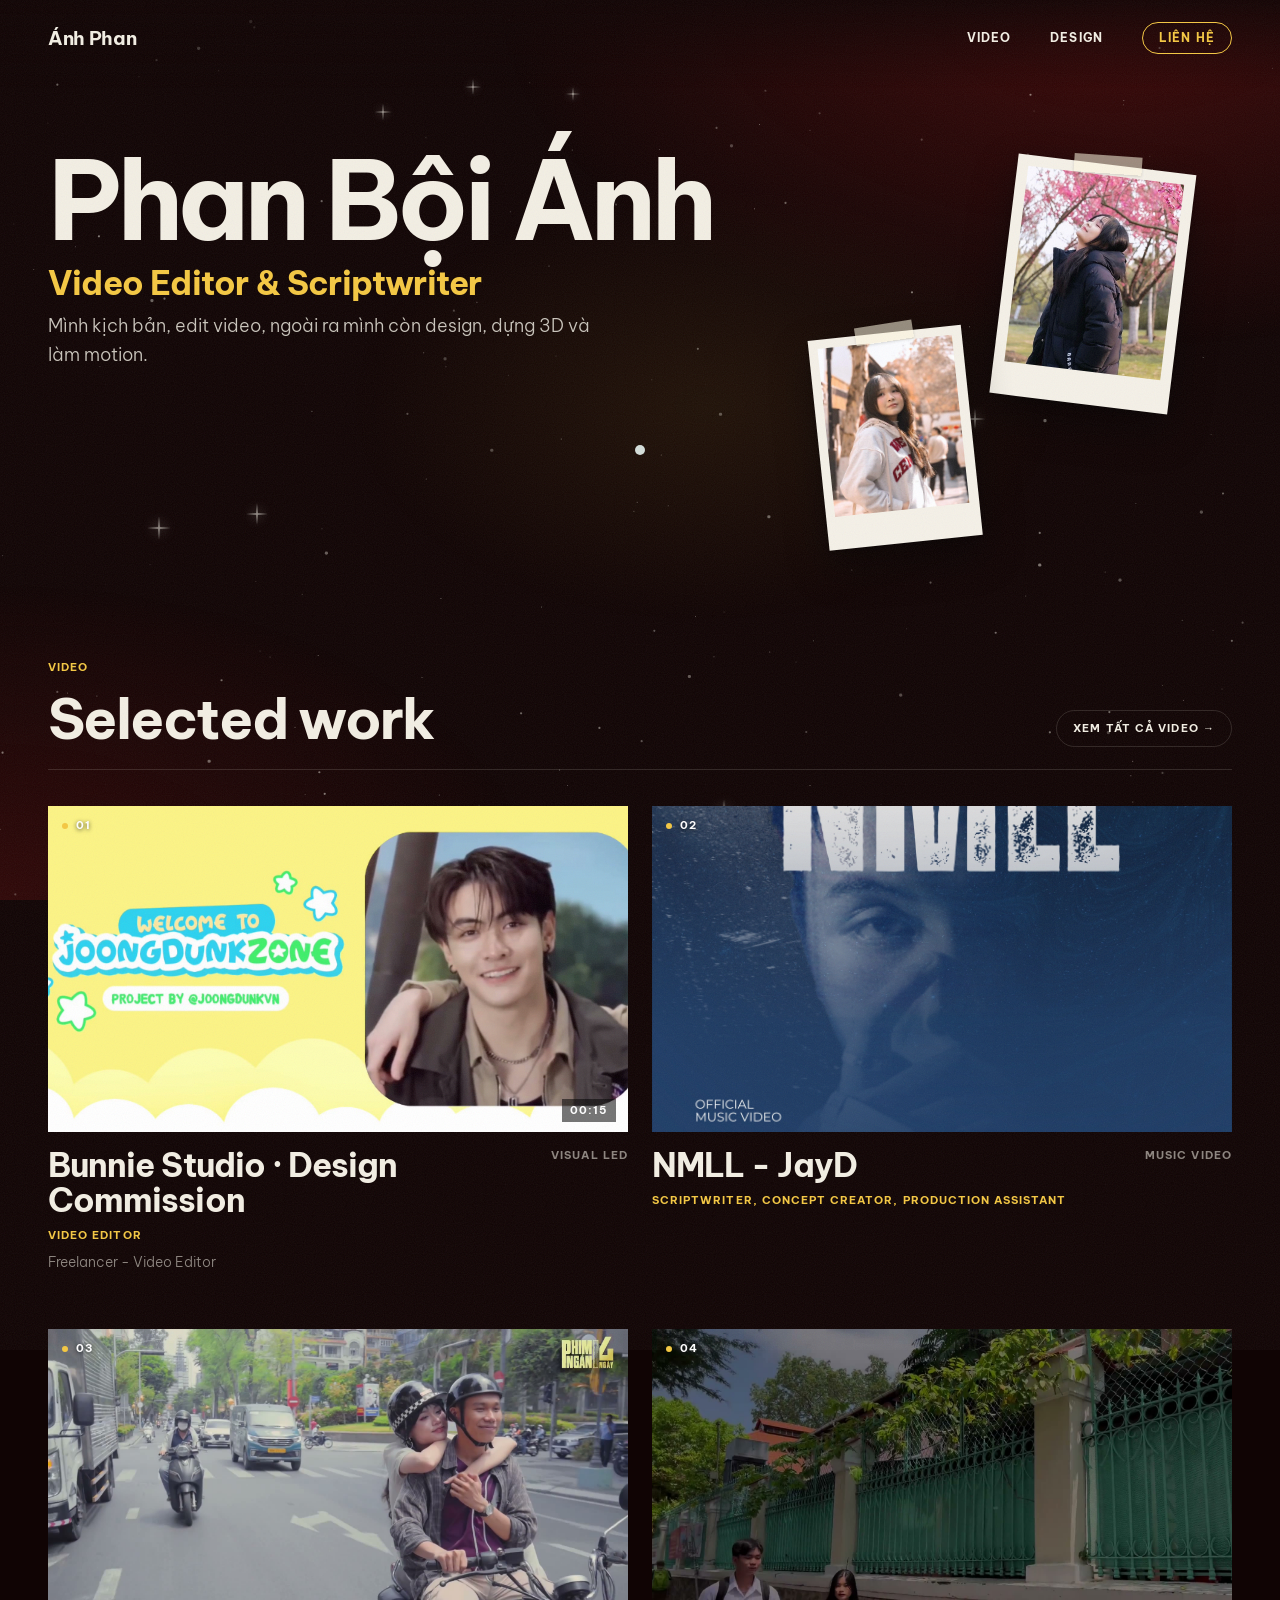
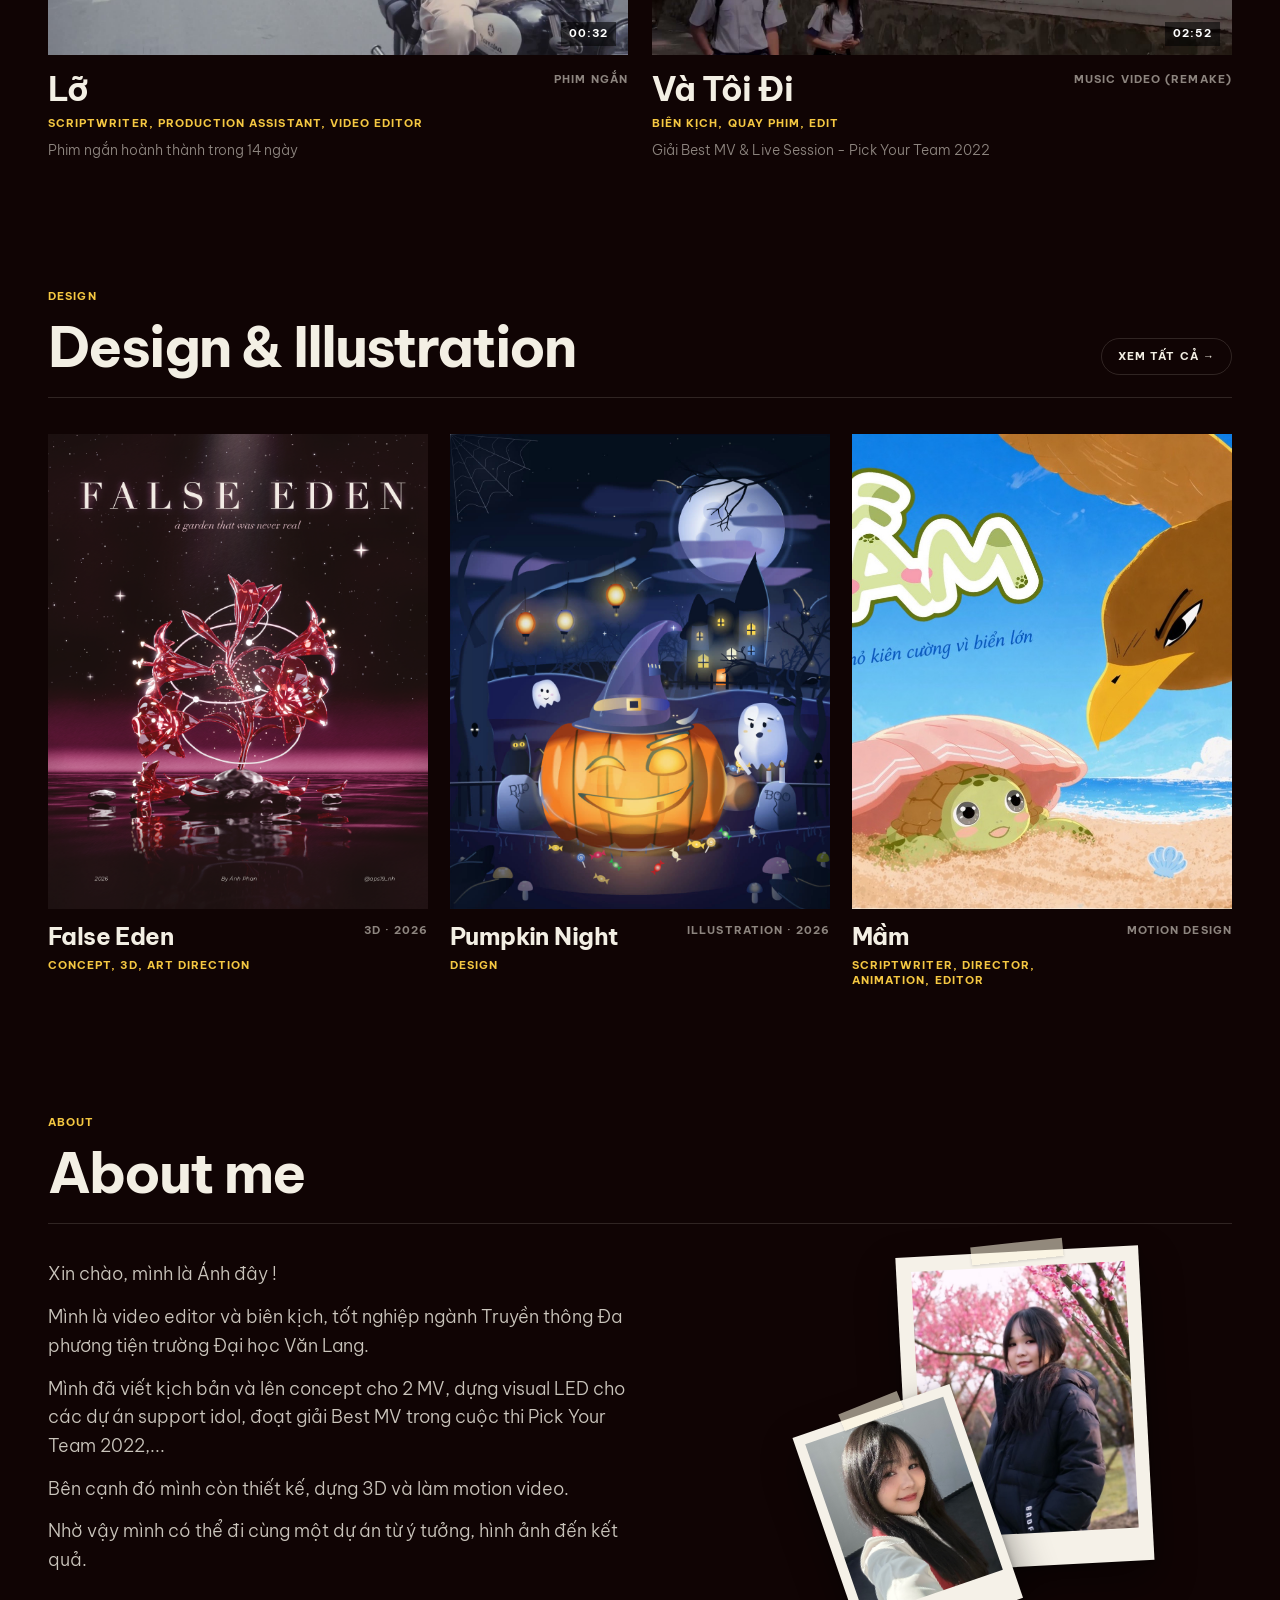
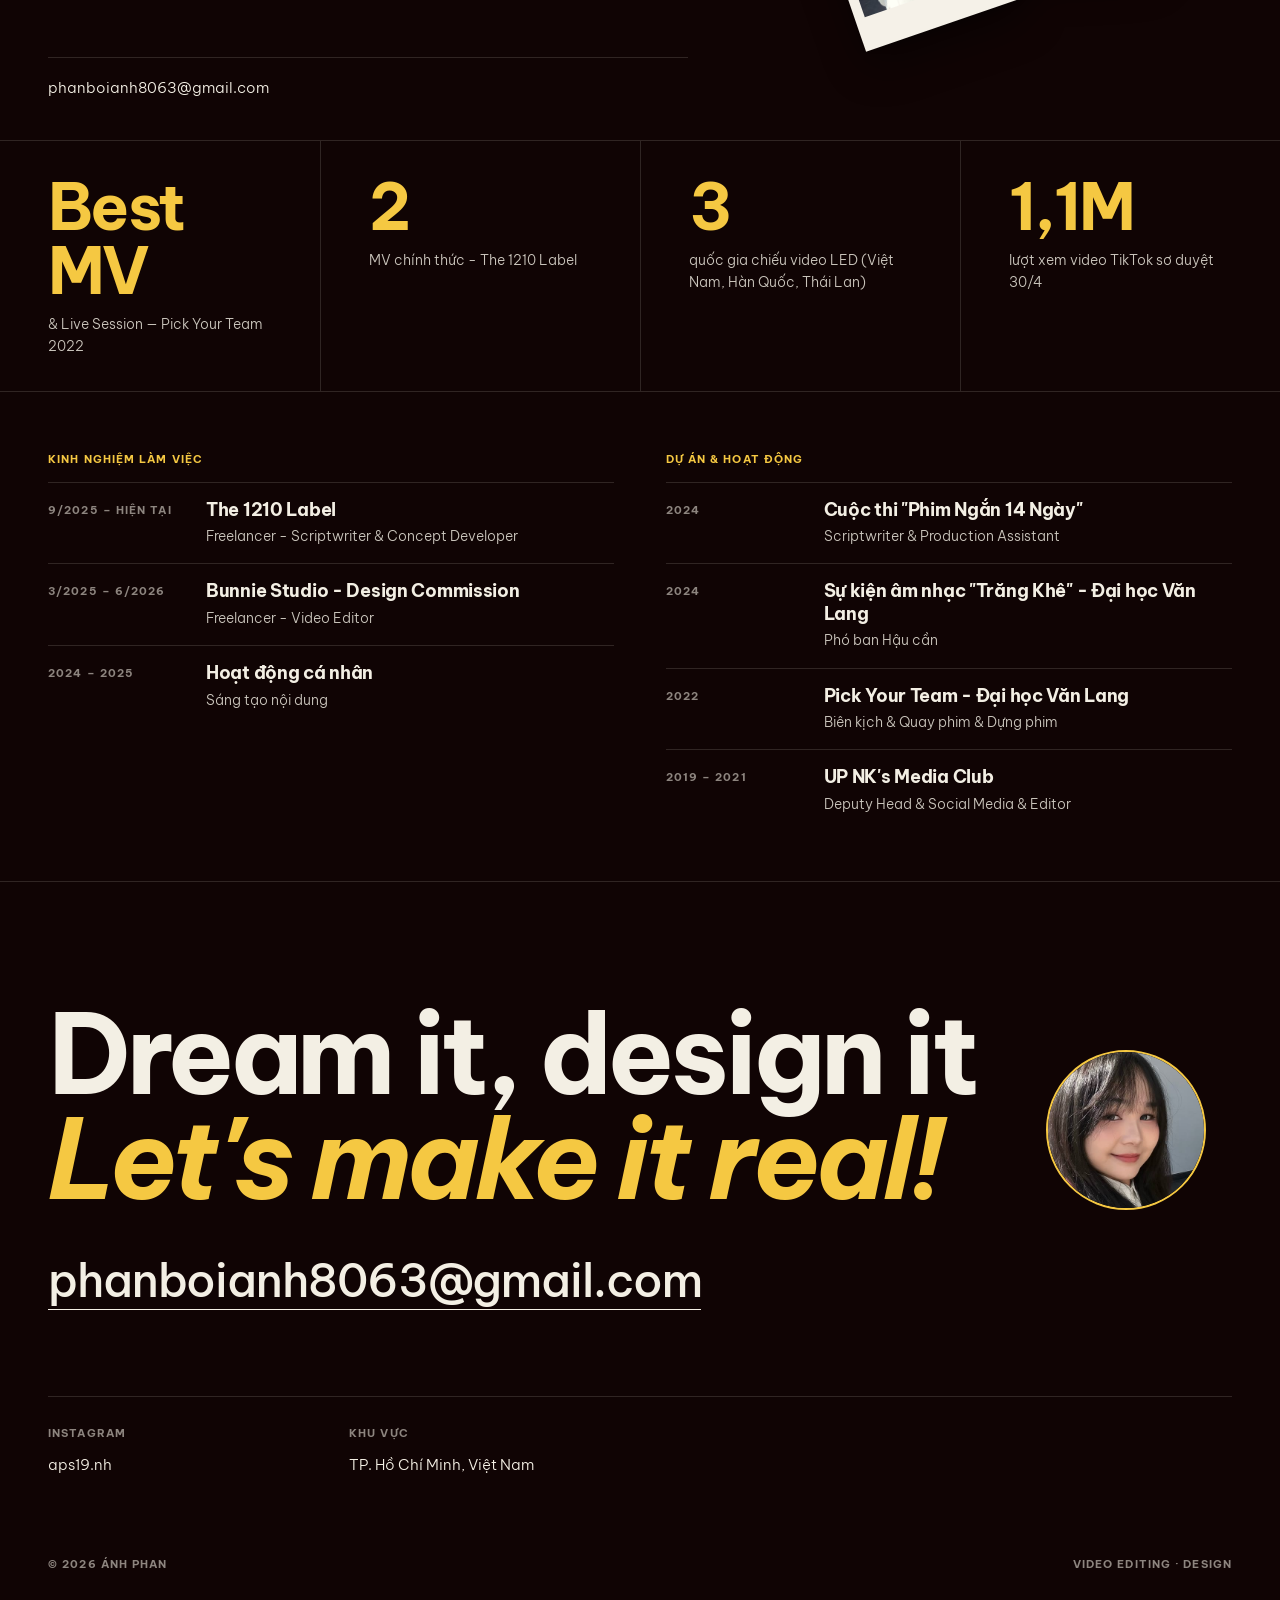
==== commit 7948e3b4: "Cập nhật nội dung 27/10/2026 00:41" ====
--- a/index.html
+++ b/index.html
@@ -18,21 +18,20 @@
 <link rel="preconnect" href="https://fonts.googleapis.com">
 <link rel="preconnect" href="https://fonts.gstatic.com" crossorigin>
 <link href="https://fonts.googleapis.com/css2?family=Arimo:wght@400;500;600;700&family=Be+Vietnam+Pro:wght@300;400;500&family=Dancing+Script:wght@600&display=swap&subset=vietnamese" rel="stylesheet">
-<link rel="stylesheet" href="site.css?v=202610262234">
+<link rel="stylesheet" href="site.css?v=202610270041">
 <!-- nội dung + màu/font chọn trong Trình chỉnh sửa: nạp sớm để trang không bị nháy màu -->
-<script src="noi-dung.js?v=202610262234"></script>
-<script src="giao-dien.js?v=202610262234"></script>
+<script src="noi-dung.js?v=202610270041"></script>
+<script src="giao-dien.js?v=202610270041"></script>
 </head>
 <body data-page="home">
 
-<!-- Menu: logo "Ánh Phan" về trang chủ · Video · Design · About · Contact (cuối trang) -->
+<!-- Menu: logo "Ánh Phan" về trang chủ (có phần About) · 2 trang sản phẩm · nút Liên hệ cuộn xuống cuối trang -->
 <header class="nav">
   <a href="index.html" class="logo" id="logo"></a>
   <nav>
-    <a href="video.html"><i>01</i>Video</a>
-    <a href="design.html"><i>02</i>Design</a>
-    <a href="about.html"><i>03</i>About</a>
-    <a href="#contact"><i>04</i>Contact</a>
+    <a href="video.html">Video</a>
+    <a href="design.html">Design</a>
+    <a href="#contact" class="nav-cta">Liên hệ</a>
   </nav>
 </header>
 
@@ -46,7 +45,7 @@
 <!-- Video nổi bật (tick "Nổi bật ở trang chủ" trong Trình chỉnh sửa) -->
 <section class="home-sec">
   <div class="home-head" data-reveal>
-    <div><span class="mono kick">01 — Video</span><h2>Selected work<sup id="n-video"></sup></h2></div>
+    <div><span class="mono kick">Video</span><h2>Selected work</h2></div>
     <a class="mono more" href="video.html">Xem tất cả video →</a>
   </div>
   <div class="vgrid" id="vgrid"></div>
@@ -54,19 +53,33 @@
 
 <section class="home-sec">
   <div class="home-head" data-reveal>
-    <div><span class="mono kick">02 — Design</span><h2>Design &amp; Illustration<sup id="n-design"></sup></h2></div>
+    <div><span class="mono kick">Design</span><h2>Design &amp; Illustration</h2></div>
     <a class="mono more" href="design.html">Xem tất cả →</a>
   </div>
-  <div class="strip"><div class="cats" id="cats"></div></div>
+  <div class="dgrid" id="dgrid"></div>
 </section>
 
-<section class="home-sec">
-  <div class="home-head" data-reveal>
-    <div><span class="mono kick">03 — About</span><h2>About me</h2></div>
-    <a class="mono more" href="about.html">Xem CV đầy đủ →</a>
+<!-- ABOUT: toàn bộ thông tin kiểu CV nằm ngay trong trang chủ (nội dung ở tab "About me"; ảnh ở tab "Ảnh trang trí" → vùng About) -->
+<section class="home-sec" id="about">
+  <!-- phần đầu About: tiêu đề, giới thiệu, liên hệ + ảnh trang trí vùng "About" -->
+  <div class="about-top" data-deco="about">
+    <div class="home-head" data-reveal>
+      <div><span class="mono kick">About</span><h2>About me</h2></div>
+      <a class="mono more cv-btn" id="cv-top" target="_blank" rel="noopener" hidden>Tải CV (PDF) ↓</a>
+    </div>
+    <div class="home-about" id="ab-sum" data-reveal></div>
+    <div class="ab-contact home-contact" id="ab-contact" data-reveal></div>
   </div>
-  <div class="home-about" id="ha-text" data-reveal></div>
   <div class="ab-nums" id="ab-nums"></div>
+  <!-- Kinh nghiệm dạng gọn: thời gian · nơi làm · vai trò (chi tiết nằm trong file CV) -->
+  <div class="xp-wrap">
+    <div class="xp-col" data-reveal><h3 class="mono xp-h">Kinh nghiệm làm việc</h3><div id="ab-exp"></div></div>
+    <div class="xp-col" data-reveal><h3 class="mono xp-h">Dự án &amp; hoạt động</h3><div id="ab-act"></div></div>
+  </div>
+  <div class="cv-cta" id="cv-cta" data-reveal hidden>
+    <p>Kỹ năng, công cụ, học vấn và mô tả công việc chi tiết có trong CV.</p>
+    <a class="p-link mono" id="cv-bottom" target="_blank" rel="noopener">Tải CV đầy đủ (PDF) ↓</a>
+  </div>
 </section>
 
 <!-- Liên hệ (cuối mọi trang) -->
@@ -79,6 +92,6 @@
 
 <div class="cursor" id="cursor"><b>XEM</b></div>
 
-<script src="site.js?v=202610262234"></script>
+<script src="site.js?v=202610270041"></script>
 </body>
 </html>
--- a/site.css
+++ b/site.css
@@ -32,6 +32,7 @@
 a { color: inherit; text-decoration: none; }
 button { font: inherit; color: inherit; background: none; border: 0; cursor: pointer; }
 img, video { display: block; width: 100%; }
+[hidden] { display: none !important; }
 .mono { font: 700 11px/1.4 var(--mono); letter-spacing: .1em; text-transform: uppercase; font-variant-numeric: tabular-nums; }
 
 /* hạt phim phủ toàn trang */
@@ -72,10 +73,14 @@
 .nav nav a { font: 700 12px/1 var(--mono); letter-spacing: .1em; text-transform: uppercase; }
 .nav nav a i { font-style: normal; color: var(--mute); margin-right: 6px; }
 .nav nav a.on { color: var(--accent); }
+/* Liên hệ: nút hành động (viền màu nhấn), khác với các mục chuyển trang */
+.nav nav { align-items: center; }
+.nav nav a.nav-cta { padding: 9px 16px; border: 1px solid var(--accent); border-radius: 99px; color: var(--accent); transition: background .3s, color .3s; }
+.nav nav a.nav-cta:hover { background: var(--accent); color: var(--bg); }
 
 /* ---------- ẢNH TRANG TRÍ (tab "Ảnh trang trí" trong Trình chỉnh sửa) ---------- */
 [data-deco] { position: relative; }
-.vhero > :not(.deco), .ab-hero > :not(.deco), #contact > :not(.deco) { position: relative; z-index: 2; }
+.vhero > :not(.deco), .ab-hero > :not(.deco), .about-top > :not(.deco), #contact > :not(.deco) { position: relative; z-index: 2; }
 .deco { position: absolute; z-index: 3; width: clamp(84px, var(--w), 440px); margin: 0; transform: translate(-50%, -50%) rotate(var(--rot)); transition: transform .5s var(--ease); }
 .deco.sau { z-index: 1; }
 .deco img { width: 100%; aspect-ratio: 4 / 5; object-fit: cover; display: block; }
@@ -116,6 +121,24 @@
 .home-about p { font-size: clamp(16px, 1.4vw, 20px); color: var(--ink2); margin-bottom: 14px; }
 .home-about .jobs { color: var(--mute); font-size: 11px; line-height: 1.8; }
 
+.home-contact { margin: 0 var(--pad) 40px; max-width: calc(100% - 2 * var(--pad)); }
+#about .ab-nums { margin-top: 10px; }
+.about-top:has(> .deco) { min-height: 440px; }
+.about-top:has(> .deco) .home-about, .about-top:has(> .deco) .home-contact { max-width: min(64ch, 62%); }
+#about { scroll-margin-top: 40px; }
+
+/* About gọn trên trang chủ: kinh nghiệm 2 cột, mỗi dòng thời gian | nơi | vai trò */
+.xp-wrap { display: grid; grid-template-columns: 1fr 1fr; gap: clamp(28px, 4vw, 64px); padding: 60px var(--pad) 20px; }
+.xp-h { color: var(--accent); margin-bottom: 14px; }
+.xp { display: grid; grid-template-columns: 140px minmax(0, 1fr); gap: 4px 18px; padding: 16px 0; border-top: 1px solid var(--line); }
+.xp > .mono { color: var(--mute); padding-top: 4px; grid-row: span 2; }
+.xp b { font: var(--tw) calc(clamp(17px, 1.4vw, 21px) * var(--ts))/1.25 var(--title); letter-spacing: calc(-.02em * var(--tls)); }
+.xp-role { color: var(--ink2); font-size: 14px; }
+.cv-cta { display: flex; align-items: center; justify-content: space-between; gap: 20px; flex-wrap: wrap; margin: 40px var(--pad) 0; padding: 28px 0 0; border-top: 1px solid var(--line); }
+.cv-cta p { color: var(--ink2); max-width: 56ch; }
+.cv-cta .p-link { margin-top: 0; }
+.cv-btn { border-color: var(--accent) !important; color: var(--accent); }
+
 /* ---------- tiêu đề mỗi phần ---------- */
 .sec-head { display: flex; justify-content: space-between; align-items: end; padding: 0 var(--pad); margin-bottom: 40px; gap: 20px; }
 .sec-head h2 { font: var(--tw) calc(clamp(52px, 10vw, 156px) * var(--ts))/.88 var(--title); letter-spacing: calc(-.055em * var(--tls)); }
@@ -164,6 +187,24 @@
 .vcard .info p { margin-top: 8px; font-size: 14px; color: var(--mute); }
 .vcard .info .role { color: var(--accent); font-size: 10.5px; margin-top: 10px; }
 .vcard .kind { color: var(--mute); text-align: right; flex: none; max-width: 40%; }
+
+/* ---------- DESIGN: lưới tất cả sản phẩm + nút lọc ---------- */
+#design { padding: 0 0 120px; }
+.dfilter { display: flex; flex-wrap: wrap; gap: 8px; padding: 0 var(--pad); margin-bottom: 40px; }
+.dfilter button { padding: 11px 18px; border: 1px solid var(--line); border-radius: 99px; font: inherit; letter-spacing: inherit; text-transform: inherit; transition: border-color .3s, background .3s, color .3s; }
+.dfilter button:hover { border-color: var(--ink); }
+.dfilter button.on { background: var(--ink); color: var(--bg); border-color: var(--ink); }
+.dfilter button i { font-style: normal; opacity: .55; margin-left: 6px; }
+.dgrid { display: grid; grid-template-columns: repeat(3, minmax(0, 1fr)); gap: 52px 22px; padding: 0 var(--pad); }
+.dcard { display: block; cursor: pointer; }
+.dthumb { position: relative; aspect-ratio: 4 / 5; overflow: hidden; background: var(--card); }
+.dthumb img, .dthumb video { height: 100%; object-fit: cover; transition: transform 1.2s var(--ease), filter .6s; filter: saturate(.92); }
+.dcard:hover .dthumb img, .dcard:hover .dthumb video { transform: scale(1.04); filter: saturate(1.05); }
+.dcard .info { display: flex; justify-content: space-between; align-items: start; gap: 14px; padding-top: 14px; }
+.dcard h3 { font: var(--tw) calc(clamp(20px, 1.9vw, 28px) * var(--ts))/1.1 var(--title); letter-spacing: calc(-.03em * var(--tls)); transition: color .4s; }
+.dcard:hover h3 { color: var(--accent); }
+.dcard .role { color: var(--accent); font-size: 10.5px; margin-top: 8px; }
+.dcard .kind { color: var(--mute); text-align: right; flex: none; max-width: 45%; }
 
 /* ---------- CONTACT ---------- */
 #contact { padding: 120px var(--pad) 40px; border-top: 1px solid var(--line); }
@@ -329,12 +370,20 @@
 
 /* ---------- máy tính bảng ---------- */
 @media (max-width: 1000px) {
+  .dgrid { grid-template-columns: repeat(2, minmax(0, 1fr)); }
   .cats { grid-template-columns: repeat(2, minmax(0, 1fr)); }
 }
 /* ---------- điện thoại ---------- */
 @media (max-width: 760px) {
   .nav nav a i { display: none; }
   .nav nav { gap: 12px; }
+  .xp-wrap { grid-template-columns: 1fr; }
+  .xp { grid-template-columns: 1fr; }
+  .xp > .mono { grid-row: auto; padding: 0; }
+  .about-top:has(> .deco) .home-about, .about-top:has(> .deco) .home-contact { max-width: none; }
+  .dgrid { grid-template-columns: 1fr; gap: 40px; }
+  .dfilter { flex-wrap: nowrap; overflow-x: auto; scrollbar-width: none; }
+  .dfilter button { flex: none; }
   .page-head { padding-top: 120px; }
   .home-head { flex-direction: column; align-items: start; }
   .vhero { padding-top: 120px; }
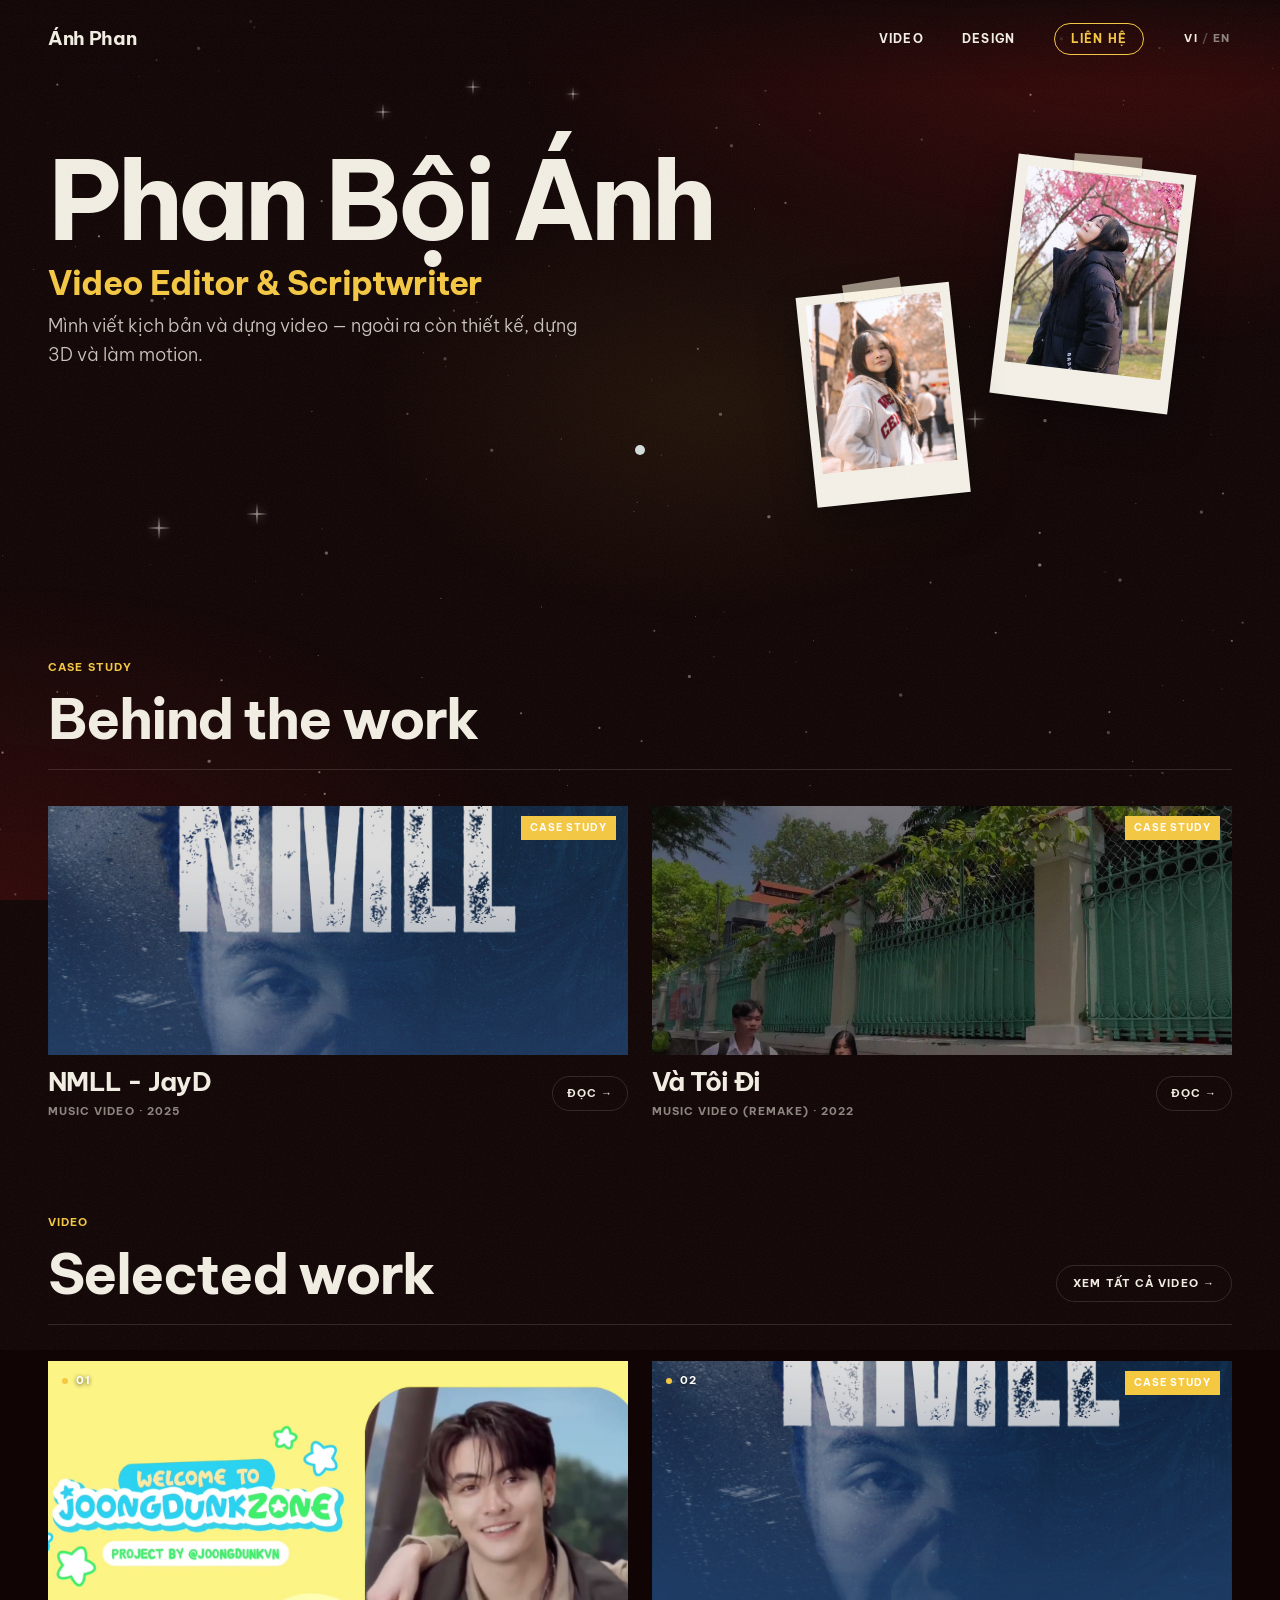
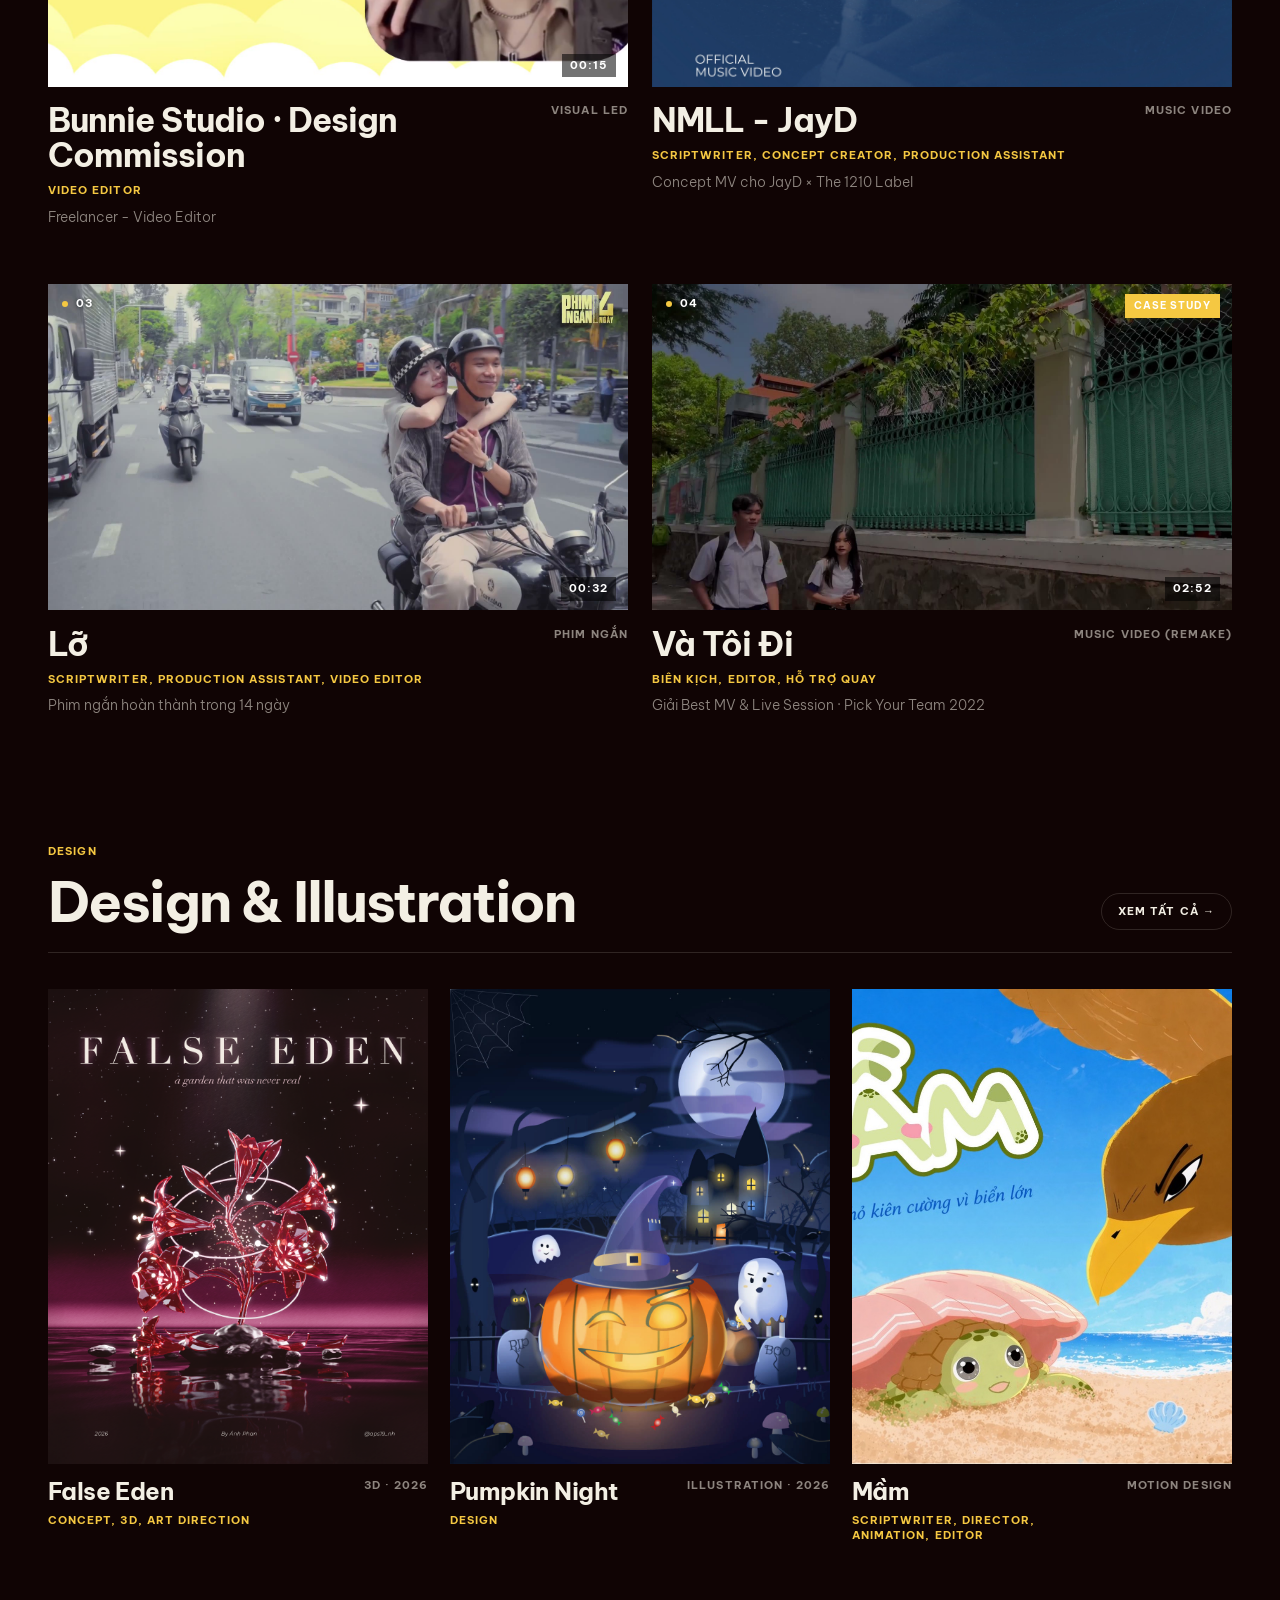
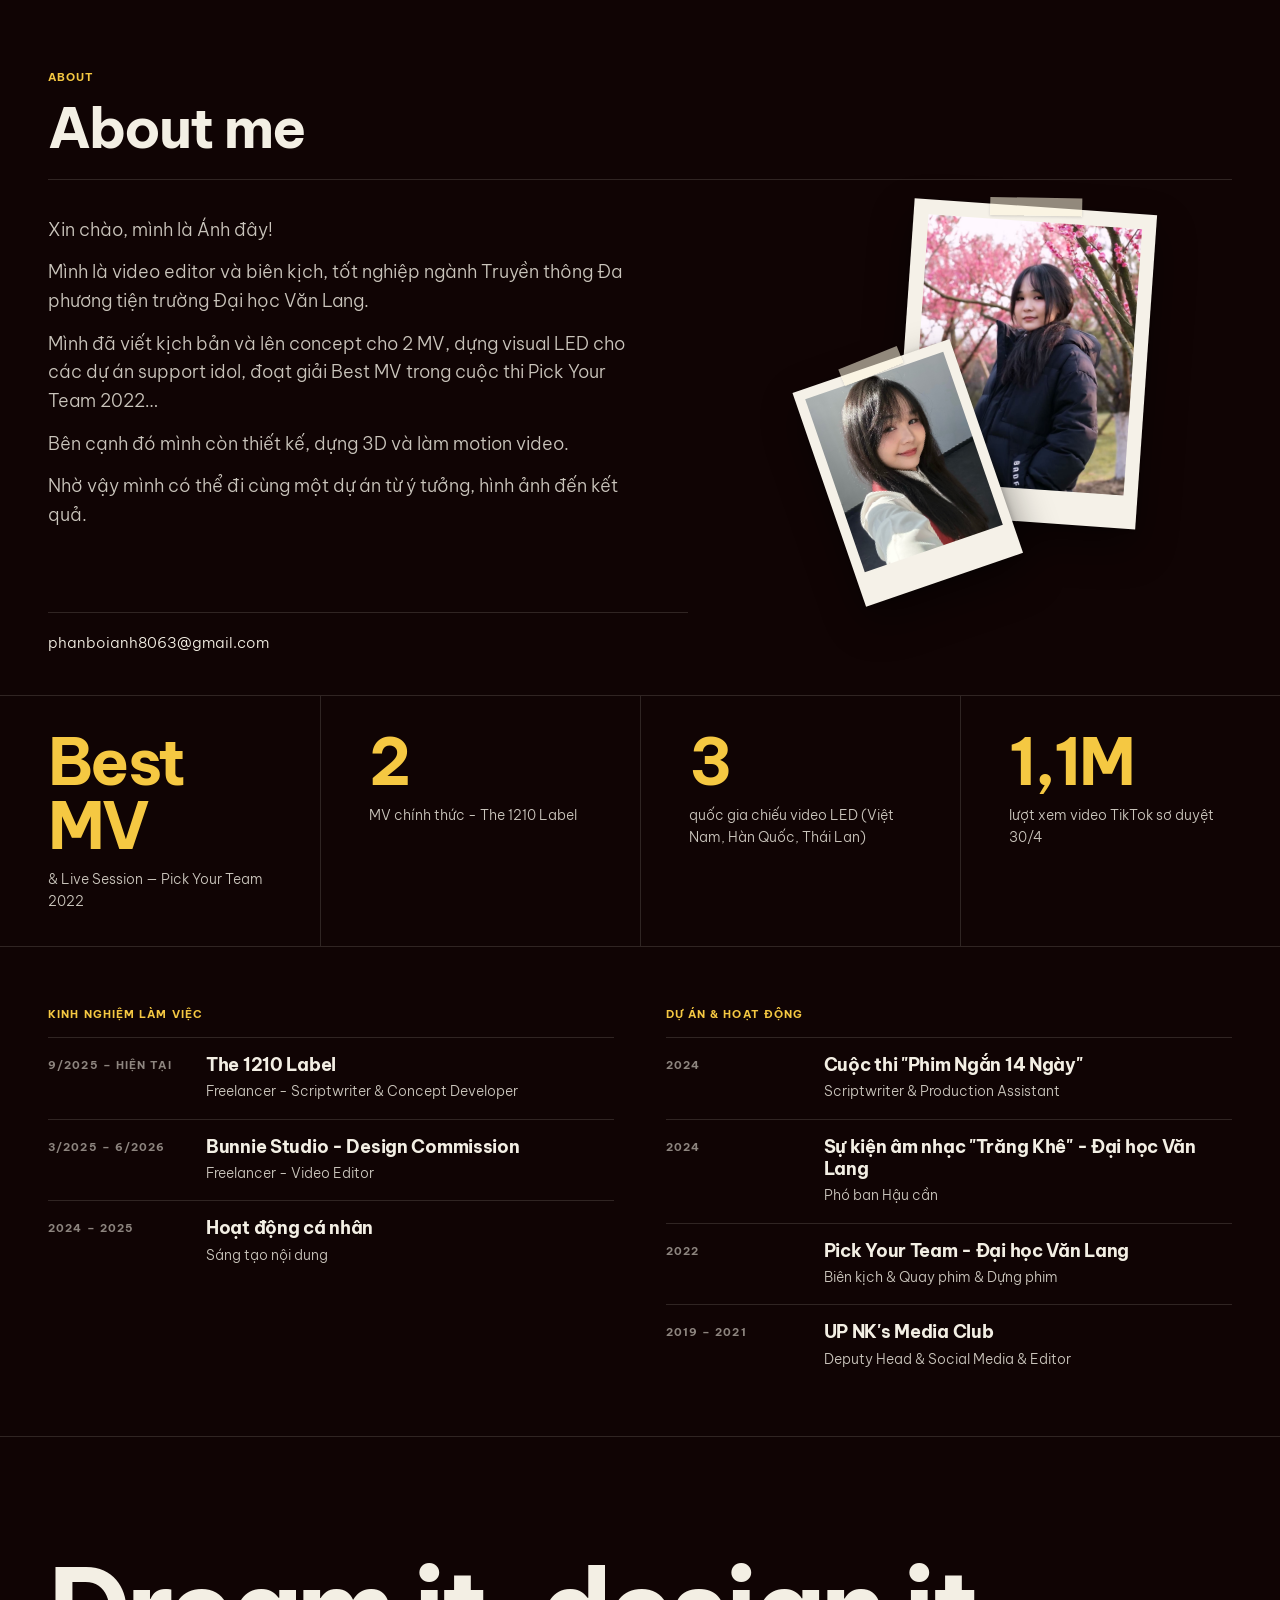
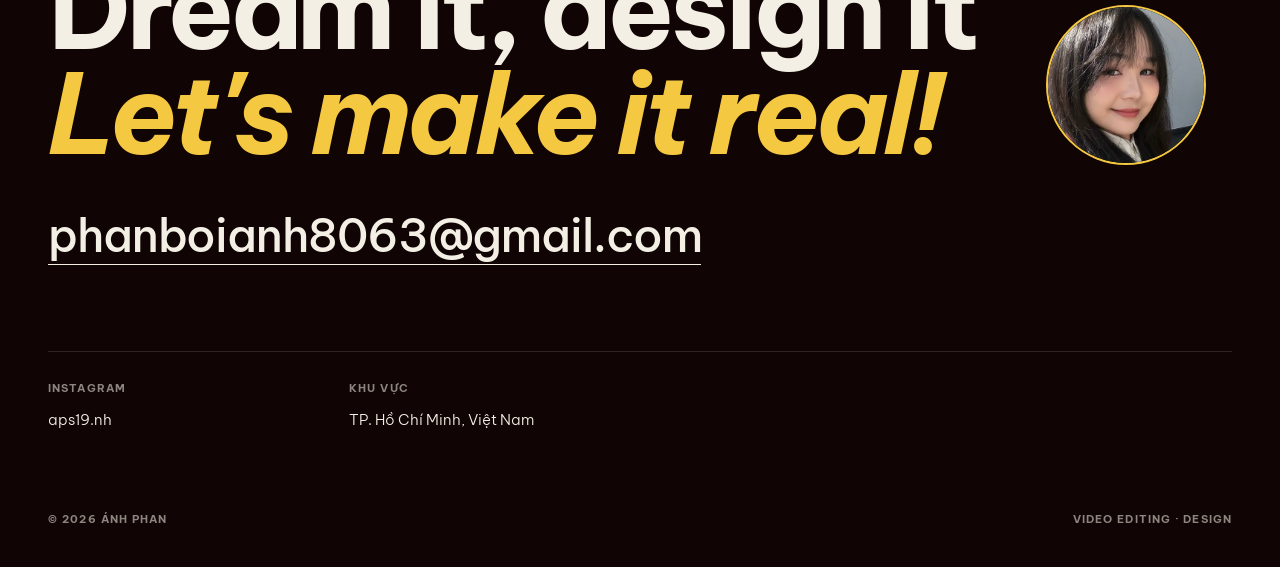
==== commit f5b12e39: "Cập nhật nội dung 28/10/2026 16:47" ====
--- a/index.html
+++ b/index.html
@@ -18,10 +18,10 @@
 <link rel="preconnect" href="https://fonts.googleapis.com">
 <link rel="preconnect" href="https://fonts.gstatic.com" crossorigin>
 <link href="https://fonts.googleapis.com/css2?family=Arimo:wght@400;500;600;700&family=Be+Vietnam+Pro:wght@300;400;500&family=Dancing+Script:wght@600&display=swap&subset=vietnamese" rel="stylesheet">
-<link rel="stylesheet" href="site.css?v=202610270041">
+<link rel="stylesheet" href="site.css?v=202610281647">
 <!-- nội dung + màu/font chọn trong Trình chỉnh sửa: nạp sớm để trang không bị nháy màu -->
-<script src="noi-dung.js?v=202610270041"></script>
-<script src="giao-dien.js?v=202610270041"></script>
+<script src="noi-dung.js?v=202610281647"></script>
+<script src="giao-dien.js?v=202610281647"></script>
 </head>
 <body data-page="home">
 
@@ -31,7 +31,7 @@
   <nav>
     <a href="video.html">Video</a>
     <a href="design.html">Design</a>
-    <a href="#contact" class="nav-cta">Liên hệ</a>
+    <a href="#contact" class="nav-cta" data-en="Contact">Liên hệ</a>
   </nav>
 </header>
 
@@ -42,19 +42,35 @@
   <p class="ab-line" id="vh-line"></p>
 </section>
 
+<!-- Showreel (tab "Thông tin & liên hệ" → Showreel): tự chạy không tiếng; chưa có file thì ẩn -->
+<section class="reel" id="reel" hidden>
+  <div class="reel-in">
+    <video muted loop playsinline autoplay preload="auto"></video>
+    <button class="reel-btn mono" type="button"><span>▶</span><em data-en="Watch with sound">Xem showreel có tiếng</em></button>
+  </div>
+</section>
+
+<!-- Case study: video nào có viết case study (tab Video → ô "Case study") hiện thành thẻ nhỏ, xếp cạnh nhau -->
+<section class="home-sec cs-sec" id="cases" hidden>
+  <div class="home-head" data-reveal>
+    <div><span class="mono kick">Case study</span><h2>Behind the work</h2></div>
+  </div>
+  <div class="cases" id="case-list"></div>
+</section>
+
 <!-- Video nổi bật (tick "Nổi bật ở trang chủ" trong Trình chỉnh sửa) -->
-<section class="home-sec">
+<section class="home-sec" data-sec="video">
   <div class="home-head" data-reveal>
     <div><span class="mono kick">Video</span><h2>Selected work</h2></div>
-    <a class="mono more" href="video.html">Xem tất cả video →</a>
+    <a class="mono more" href="video.html" data-en="All videos →">Xem tất cả video →</a>
   </div>
   <div class="vgrid" id="vgrid"></div>
 </section>
 
-<section class="home-sec">
+<section class="home-sec" data-sec="design">
   <div class="home-head" data-reveal>
     <div><span class="mono kick">Design</span><h2>Design &amp; Illustration</h2></div>
-    <a class="mono more" href="design.html">Xem tất cả →</a>
+    <a class="mono more" href="design.html" data-en="See all →">Xem tất cả →</a>
   </div>
   <div class="dgrid" id="dgrid"></div>
 </section>
@@ -65,7 +81,7 @@
   <div class="about-top" data-deco="about">
     <div class="home-head" data-reveal>
       <div><span class="mono kick">About</span><h2>About me</h2></div>
-      <a class="mono more cv-btn" id="cv-top" target="_blank" rel="noopener" hidden>Tải CV (PDF) ↓</a>
+      <a class="mono more cv-btn" id="cv-top" target="_blank" rel="noopener" hidden data-en="Download CV (PDF) ↓">Tải CV (PDF) ↓</a>
     </div>
     <div class="home-about" id="ab-sum" data-reveal></div>
     <div class="ab-contact home-contact" id="ab-contact" data-reveal></div>
@@ -73,12 +89,12 @@
   <div class="ab-nums" id="ab-nums"></div>
   <!-- Kinh nghiệm dạng gọn: thời gian · nơi làm · vai trò (chi tiết nằm trong file CV) -->
   <div class="xp-wrap">
-    <div class="xp-col" data-reveal><h3 class="mono xp-h">Kinh nghiệm làm việc</h3><div id="ab-exp"></div></div>
-    <div class="xp-col" data-reveal><h3 class="mono xp-h">Dự án &amp; hoạt động</h3><div id="ab-act"></div></div>
+    <div class="xp-col" data-reveal><h3 class="mono xp-h" data-en="Experience">Kinh nghiệm làm việc</h3><div id="ab-exp"></div></div>
+    <div class="xp-col" data-reveal><h3 class="mono xp-h" data-en="Projects &amp; activities">Dự án &amp; hoạt động</h3><div id="ab-act"></div></div>
   </div>
   <div class="cv-cta" id="cv-cta" data-reveal hidden>
-    <p>Kỹ năng, công cụ, học vấn và mô tả công việc chi tiết có trong CV.</p>
-    <a class="p-link mono" id="cv-bottom" target="_blank" rel="noopener">Tải CV đầy đủ (PDF) ↓</a>
+    <p data-en="Skills, tools, education and full job descriptions are in my CV.">Kỹ năng, công cụ, học vấn và mô tả công việc chi tiết có trong CV.</p>
+    <a class="p-link mono" id="cv-bottom" target="_blank" rel="noopener" data-en="Download full CV (PDF) ↓">Tải CV đầy đủ (PDF) ↓</a>
   </div>
 </section>
 
@@ -92,6 +108,6 @@
 
 <div class="cursor" id="cursor"><b>XEM</b></div>
 
-<script src="site.js?v=202610270041"></script>
+<script src="site.js?v=202610281647"></script>
 </body>
 </html>
--- a/site.css
+++ b/site.css
@@ -408,3 +408,68 @@
   .work { padding-top: 50px; }
 }
 @media (prefers-reduced-motion: reduce) { *, *::before, *::after { animation: none !important; transition: none !important; } .line > span, [data-reveal] { transform: none; opacity: 1; } }
+
+/* ---------- SHOWREEL đầu trang chủ ---------- */
+.reel { padding: 0 var(--pad); margin-top: -10px; }
+.reel-in { position: relative; aspect-ratio: 16 / 9; background: #000; overflow: hidden; }
+.reel video { width: 100%; height: 100%; object-fit: cover; }
+.reel-btn { position: absolute; right: 22px; top: 20px; display: inline-flex; align-items: center; gap: 10px; padding: 12px 18px; border-radius: 99px; color: #fff; background: rgba(0, 0, 0, .45); border: 1px solid rgba(255, 255, 255, .6); backdrop-filter: blur(6px); transition: background .3s, border-color .3s; }
+.reel-btn:hover { background: var(--accent); border-color: var(--accent); }
+.reel.on .reel-btn { display: none; }
+.reel.on video { object-fit: contain; }
+
+/* ---------- CASE STUDY: thẻ nhỏ ở trang chủ (xếp cạnh nhau) ---------- */
+.cs-sec { padding-bottom: 0; }
+.cases { display: grid; grid-template-columns: repeat(2, minmax(0, 1fr)); gap: 24px; padding: 0 var(--pad); }
+.ccard { display: block; cursor: pointer; }
+.cthumb { position: relative; aspect-ratio: 21 / 9; overflow: hidden; background: var(--card); }
+.cthumb img, .cthumb video { width: 100%; height: 100%; object-fit: cover; object-position: 50% 20%; transition: transform 1.2s var(--ease); }
+.ccard:hover .cthumb img { transform: scale(1.035); }
+.cbody { display: flex; justify-content: space-between; align-items: center; gap: 16px; padding-top: 14px; }
+.cbody h3 { font: var(--tw) calc(clamp(20px, 2vw, 28px) * var(--ts))/1.05 var(--title); letter-spacing: calc(-.03em * var(--tls)); transition: color .4s; }
+.ccard:hover h3 { color: var(--accent); }
+.cbody .role { color: var(--mute); font-size: 10.5px; margin-top: 8px; }
+.cbody .read { flex: none; padding: 9px 14px; border: 1px solid var(--line); border-radius: 99px; transition: border-color .3s, color .3s; }
+.ccard:hover .read { border-color: var(--accent); color: var(--accent); }
+/* nhãn "Case study" trên thẻ video có case study */
+.cs-badge { position: absolute; top: 10px; right: 12px; padding: 5px 9px; background: var(--accent); color: #fff; font-size: 10px; }
+
+/* ---------- CASE STUDY: bài viết trong bảng chi tiết ---------- */
+.case { grid-column: 1; margin: 56px 0 40px; padding-top: 40px; border-top: 1px solid var(--line); max-width: 760px; }
+.case > .kick { color: var(--accent); }
+.case p { font-size: 16.5px; line-height: 1.8; color: var(--ink2); margin-bottom: 14px; }
+.case .cs-lede { font: var(--tw) calc(clamp(22px, 2.3vw, 32px) * var(--ts))/1.3 var(--title); letter-spacing: calc(-.02em * var(--tls)); color: var(--ink); margin: 18px 0 30px; }
+.cs-h { font: var(--tw) calc(clamp(24px, 2.4vw, 34px) * var(--ts))/1.1 var(--title); letter-spacing: calc(-.03em * var(--tls)); margin: 48px 0 16px; }
+.cs-facts { border-top: 1px solid var(--line); margin-bottom: 8px; }
+.cs-facts div { display: grid; grid-template-columns: 120px 1fr; gap: 14px; padding: 12px 0; border-bottom: 1px solid var(--line); font-size: 14.5px; }
+.cs-facts dt { color: var(--mute); }
+.cs-step { display: grid; grid-template-columns: 44px 1fr; gap: 12px; padding: 22px 0; border-top: 1px solid var(--line); }
+.cs-step > .mono { color: var(--accent); padding-top: 4px; }
+.cs-step h4 { font: 600 18px/1.45 var(--sans); color: var(--ink); margin-bottom: 8px; }
+.cs-step p { margin-bottom: 0; }
+.cs-imgs { display: grid; gap: 12px; margin: 22px 0 26px; }
+.cs-imgs.n2 { grid-template-columns: 1fr 1fr; }
+.cs-imgs.n3 { grid-template-columns: repeat(3, 1fr); }
+.cs-imgs img, .cs-imgs video { width: 100%; height: auto; display: block; }
+.cs-imgs.n2 img, .cs-imgs.n3 img { aspect-ratio: 16 / 10; object-fit: cover; }
+.cs-imgs figcaption { color: var(--mute); font-size: 10.5px; margin-top: 8px; }
+.cs-go { cursor: pointer; border-color: var(--accent); color: var(--accent); }
+.cs-go:hover { background: var(--accent); border-color: var(--accent); color: var(--bg); }
+
+@media (max-width: 900px) {
+  .case { grid-column: 1 / -1; }
+}
+@media (max-width: 760px) {
+  .cs-imgs.n3 { grid-template-columns: 1fr; }
+  .cases { grid-template-columns: 1fr; gap: 32px; }
+  .cs-facts div { grid-template-columns: 1fr; gap: 4px; }
+  .reel-btn { right: 10px; top: 10px; padding: 8px 12px; font-size: 10px; }
+}
+
+/* ---------- Nút đổi ngôn ngữ VI / EN ---------- */
+.nav .lang { display: inline-flex; align-items: center; gap: 4px; padding: 9px 2px; color: var(--mute); cursor: pointer; }
+.nav .lang b { font-weight: inherit; transition: color .3s; }
+.nav .lang b.on { color: var(--ink); }
+.nav .lang i { font-style: normal; opacity: .5; }
+.nav .lang:hover b:not(.on) { color: var(--accent); }
+.reel-btn em { font-style: normal; }
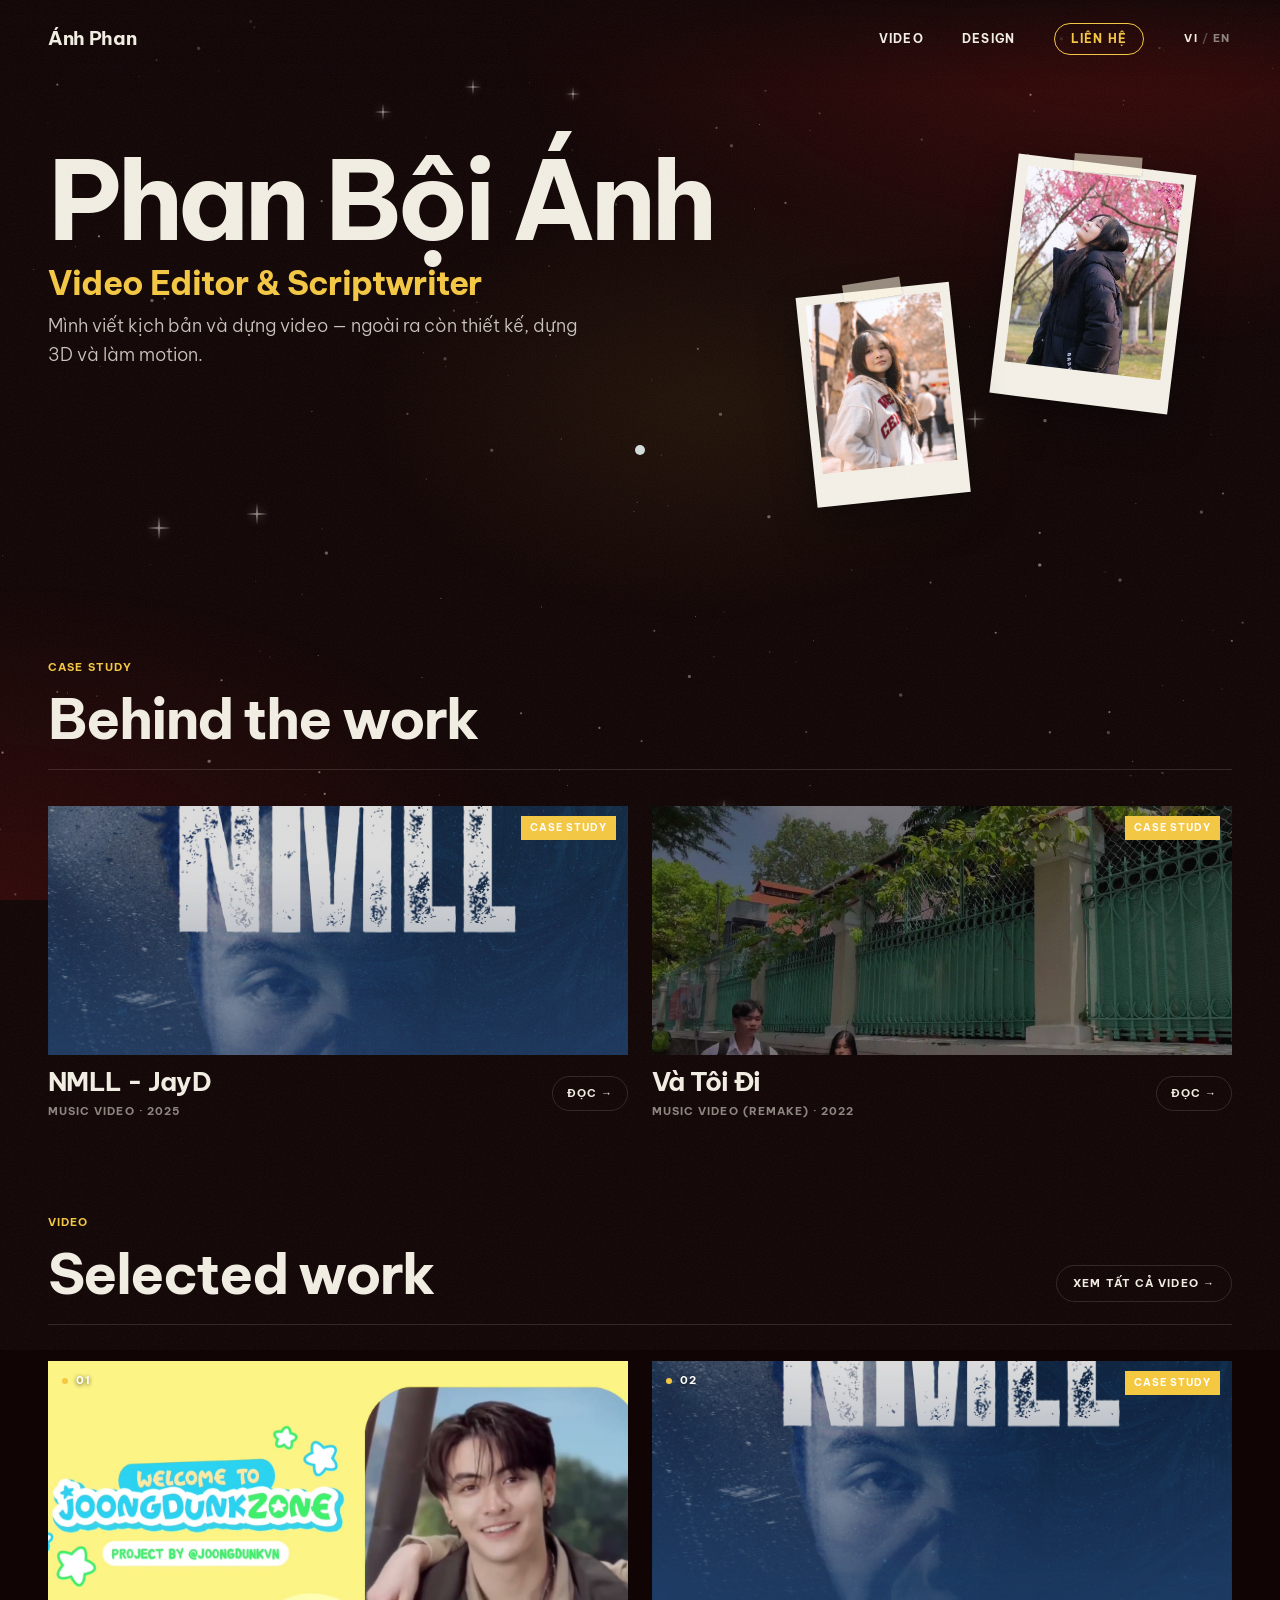
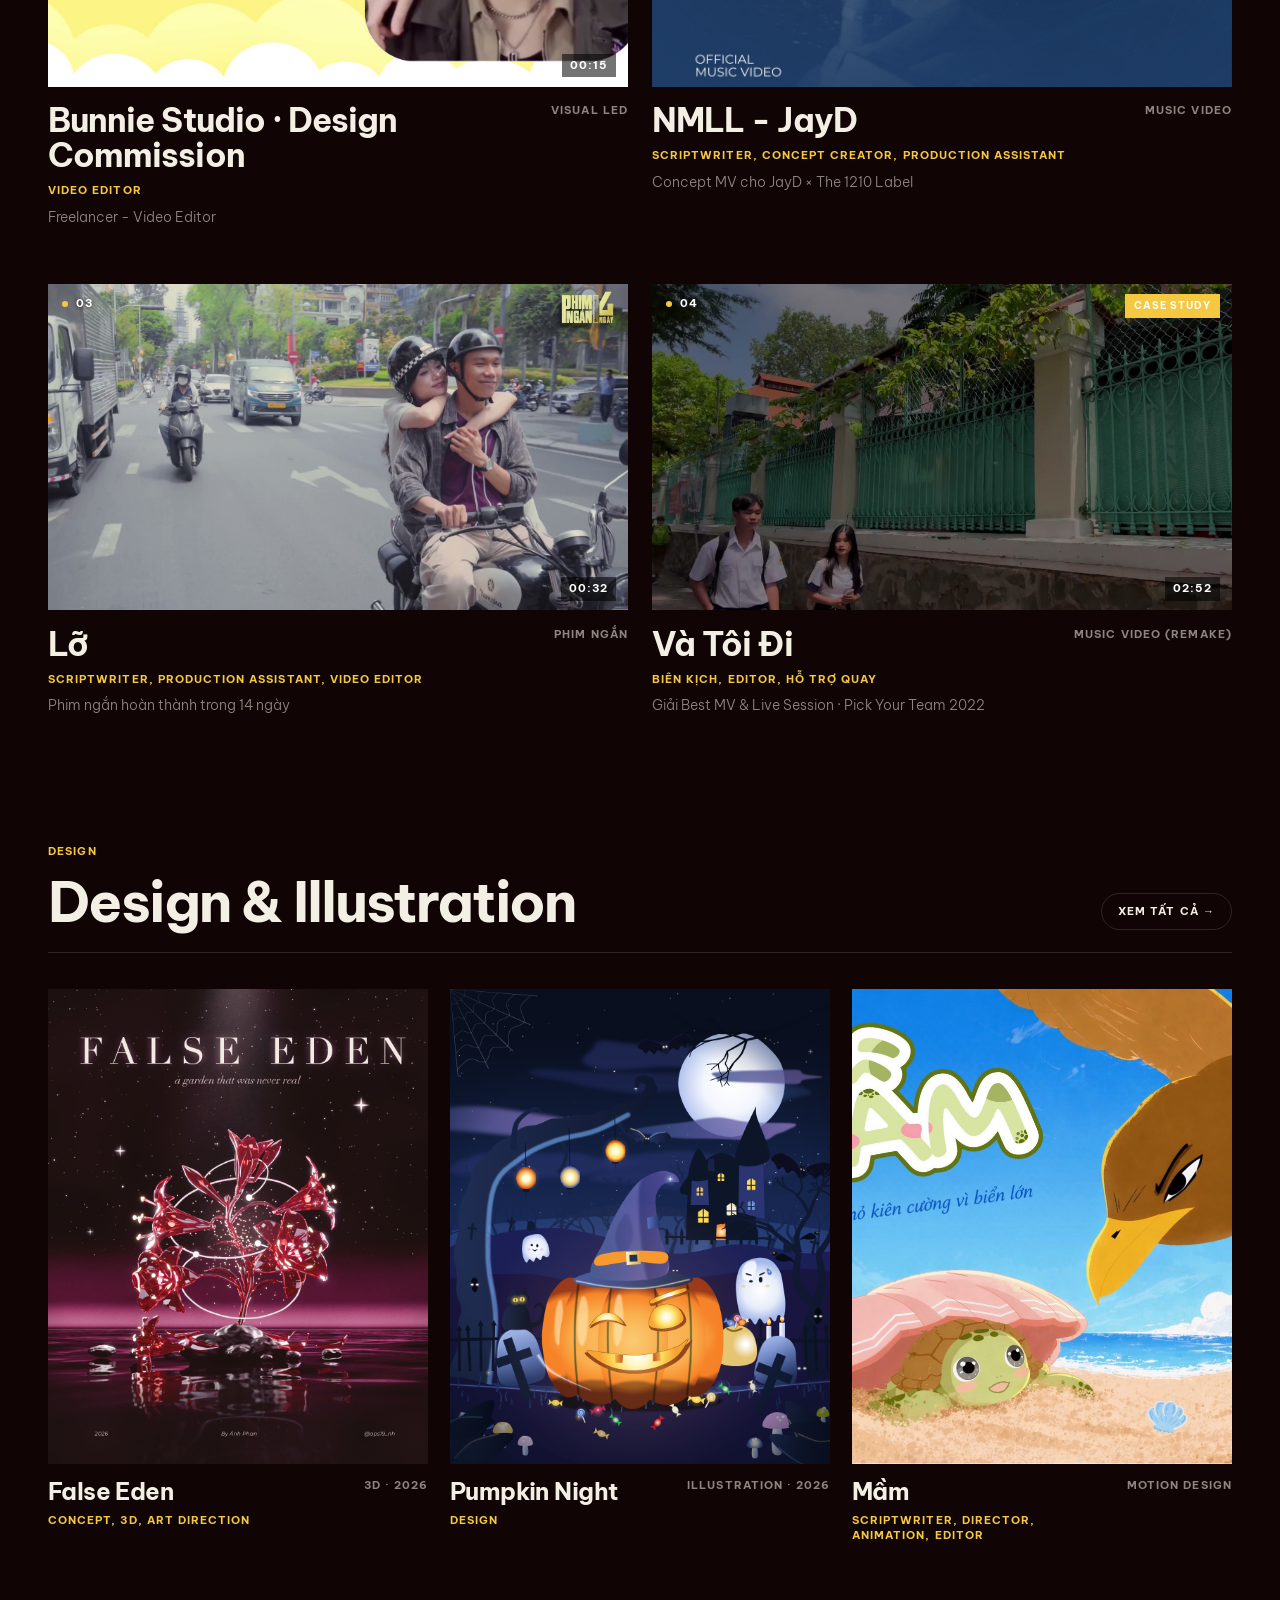
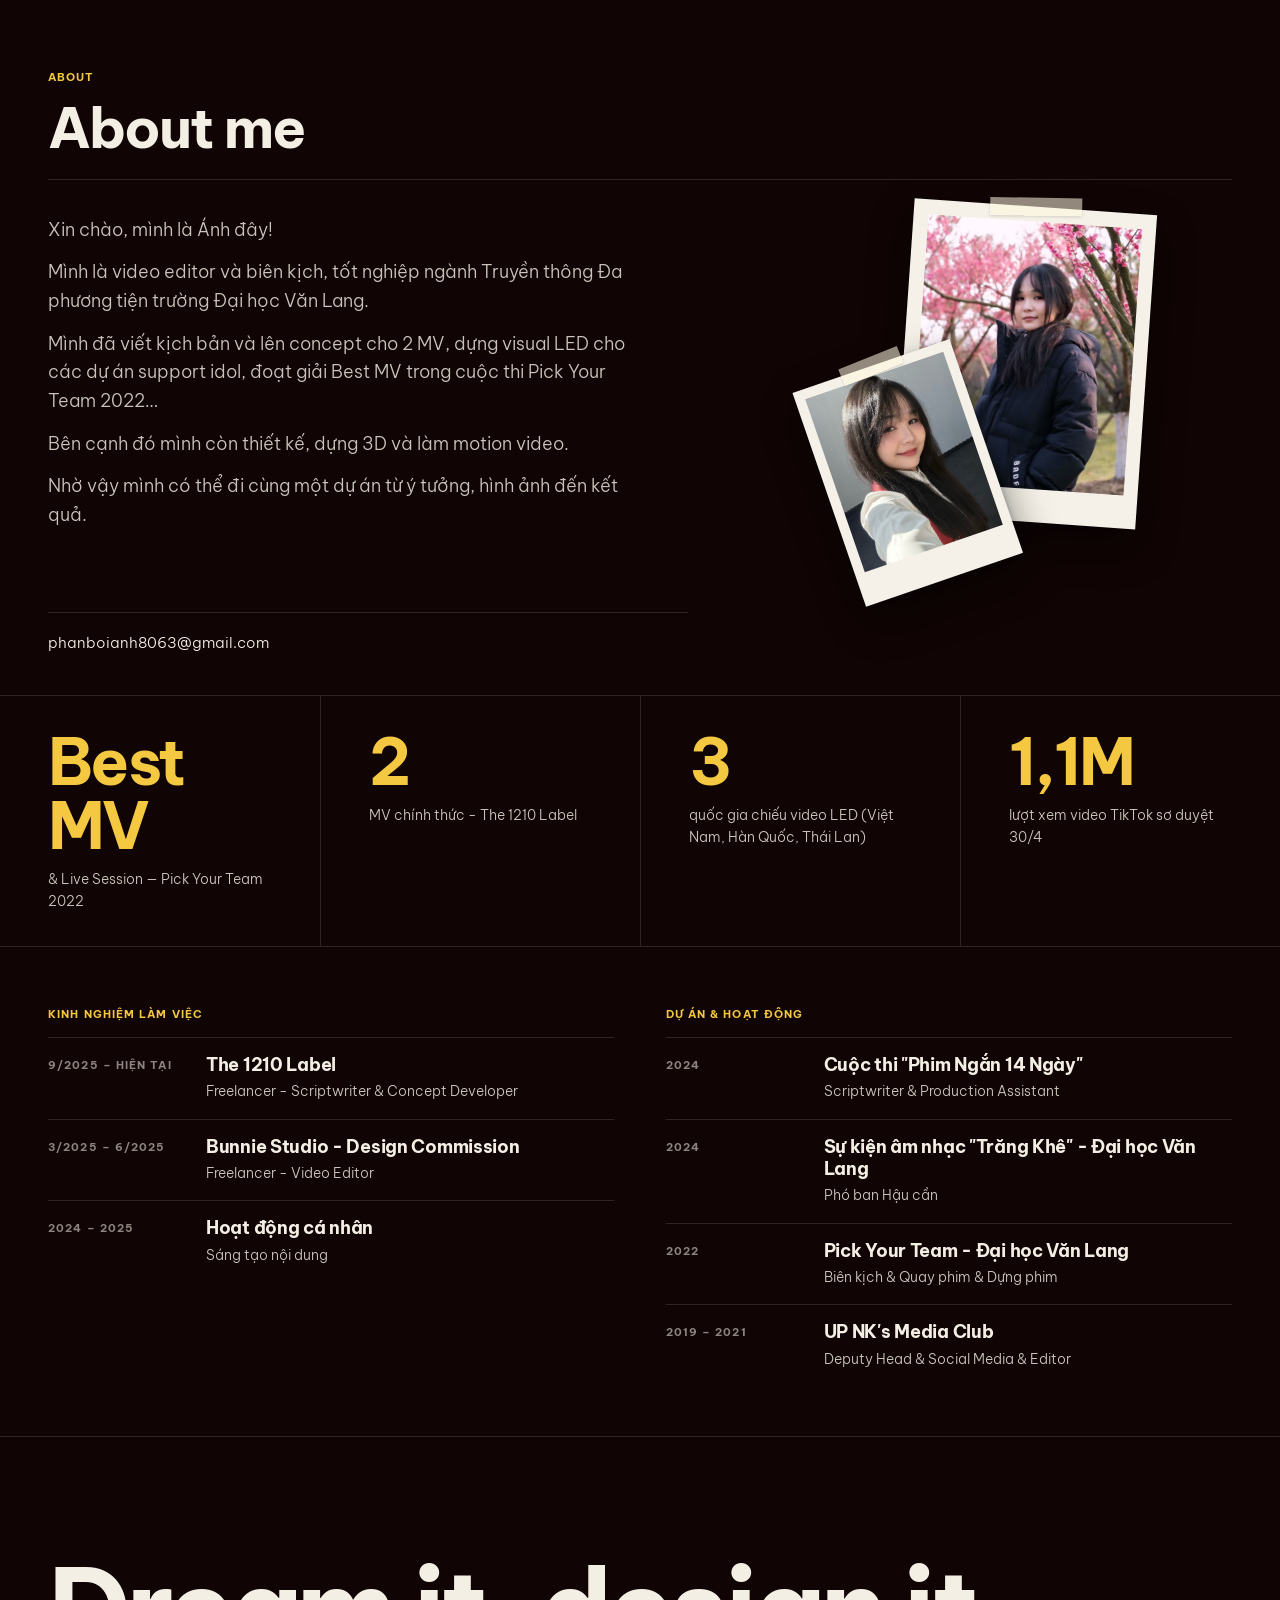
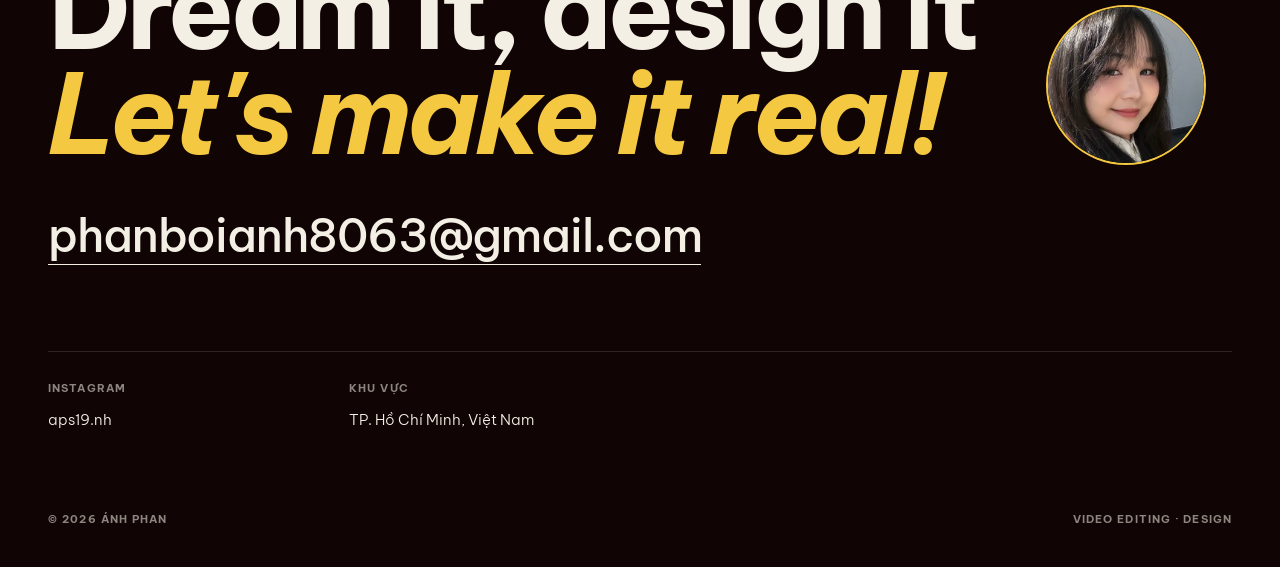
==== commit f80f32dc: "Cập nhật nội dung 02/11/2026 16:27" ====
--- a/index.html
+++ b/index.html
@@ -18,10 +18,10 @@
 <link rel="preconnect" href="https://fonts.googleapis.com">
 <link rel="preconnect" href="https://fonts.gstatic.com" crossorigin>
 <link href="https://fonts.googleapis.com/css2?family=Arimo:wght@400;500;600;700&family=Be+Vietnam+Pro:wght@300;400;500&family=Dancing+Script:wght@600&display=swap&subset=vietnamese" rel="stylesheet">
-<link rel="stylesheet" href="site.css?v=202610281647">
+<link rel="stylesheet" href="site.css?v=202611021627">
 <!-- nội dung + màu/font chọn trong Trình chỉnh sửa: nạp sớm để trang không bị nháy màu -->
-<script src="noi-dung.js?v=202610281647"></script>
-<script src="giao-dien.js?v=202610281647"></script>
+<script src="noi-dung.js?v=202611021627"></script>
+<script src="giao-dien.js?v=202611021627"></script>
 </head>
 <body data-page="home">
 
@@ -29,9 +29,9 @@
 <header class="nav">
   <a href="index.html" class="logo" id="logo"></a>
   <nav>
-    <a href="video.html">Video</a>
-    <a href="design.html">Design</a>
-    <a href="#contact" class="nav-cta" data-en="Contact">Liên hệ</a>
+    <a href="video.html" data-chu="nav_video">Video</a>
+    <a href="design.html" data-chu="nav_design">Design</a>
+    <a href="#contact" class="nav-cta" data-chu="nav_lienhe" data-en="Contact">Liên hệ</a>
   </nav>
 </header>
 
@@ -43,45 +43,45 @@
 </section>
 
 <!-- Showreel (tab "Thông tin & liên hệ" → Showreel): tự chạy không tiếng; chưa có file thì ẩn -->
-<section class="reel" id="reel" hidden>
+<section class="reel" id="reel" data-hien="reel" hidden>
   <div class="reel-in">
     <video muted loop playsinline autoplay preload="auto"></video>
-    <button class="reel-btn mono" type="button"><span>▶</span><em data-en="Watch with sound">Xem showreel có tiếng</em></button>
+    <button class="reel-btn mono" type="button"><span>▶</span><em data-chu="reel_nut" data-en="Watch with sound">Xem showreel có tiếng</em></button>
   </div>
 </section>
 
 <!-- Case study: video nào có viết case study (tab Video → ô "Case study") hiện thành thẻ nhỏ, xếp cạnh nhau -->
-<section class="home-sec cs-sec" id="cases" hidden>
+<section class="home-sec cs-sec" id="cases" data-hien="cases" hidden>
   <div class="home-head" data-reveal>
-    <div><span class="mono kick">Case study</span><h2>Behind the work</h2></div>
+    <div><span class="mono kick" data-chu="cs_nhan">Case study</span><h2 data-chu="cs_tieude">Behind the work</h2></div>
   </div>
   <div class="cases" id="case-list"></div>
 </section>
 
 <!-- Video nổi bật (tick "Nổi bật ở trang chủ" trong Trình chỉnh sửa) -->
-<section class="home-sec" data-sec="video">
+<section class="home-sec" data-sec="video" data-hien="video">
   <div class="home-head" data-reveal>
-    <div><span class="mono kick">Video</span><h2>Selected work</h2></div>
-    <a class="mono more" href="video.html" data-en="All videos →">Xem tất cả video →</a>
+    <div><span class="mono kick" data-chu="vid_nhan">Video</span><h2 data-chu="vid_tieude">Selected work</h2></div>
+    <a class="mono more" href="video.html" data-chu="vid_xem" data-en="All videos →">Xem tất cả video →</a>
   </div>
   <div class="vgrid" id="vgrid"></div>
 </section>
 
-<section class="home-sec" data-sec="design">
+<section class="home-sec" data-sec="design" data-hien="design">
   <div class="home-head" data-reveal>
-    <div><span class="mono kick">Design</span><h2>Design &amp; Illustration</h2></div>
-    <a class="mono more" href="design.html" data-en="See all →">Xem tất cả →</a>
+    <div><span class="mono kick" data-chu="des_nhan">Design</span><h2 data-chu="des_tieude">Design &amp; Illustration</h2></div>
+    <a class="mono more" href="design.html" data-chu="des_xem" data-en="See all →">Xem tất cả →</a>
   </div>
   <div class="dgrid" id="dgrid"></div>
 </section>
 
 <!-- ABOUT: toàn bộ thông tin kiểu CV nằm ngay trong trang chủ (nội dung ở tab "About me"; ảnh ở tab "Ảnh trang trí" → vùng About) -->
-<section class="home-sec" id="about">
+<section class="home-sec" id="about" data-hien="about">
   <!-- phần đầu About: tiêu đề, giới thiệu, liên hệ + ảnh trang trí vùng "About" -->
   <div class="about-top" data-deco="about">
     <div class="home-head" data-reveal>
-      <div><span class="mono kick">About</span><h2>About me</h2></div>
-      <a class="mono more cv-btn" id="cv-top" target="_blank" rel="noopener" hidden data-en="Download CV (PDF) ↓">Tải CV (PDF) ↓</a>
+      <div><span class="mono kick" data-chu="ab_nhan">About</span><h2 data-chu="ab_tieude">About me</h2></div>
+      <a class="mono more cv-btn" id="cv-top" target="_blank" rel="noopener" hidden data-chu="ab_cv" data-en="Download CV (PDF) ↓">Tải CV (PDF) ↓</a>
     </div>
     <div class="home-about" id="ab-sum" data-reveal></div>
     <div class="ab-contact home-contact" id="ab-contact" data-reveal></div>
@@ -89,12 +89,12 @@
   <div class="ab-nums" id="ab-nums"></div>
   <!-- Kinh nghiệm dạng gọn: thời gian · nơi làm · vai trò (chi tiết nằm trong file CV) -->
   <div class="xp-wrap">
-    <div class="xp-col" data-reveal><h3 class="mono xp-h" data-en="Experience">Kinh nghiệm làm việc</h3><div id="ab-exp"></div></div>
-    <div class="xp-col" data-reveal><h3 class="mono xp-h" data-en="Projects &amp; activities">Dự án &amp; hoạt động</h3><div id="ab-act"></div></div>
+    <div class="xp-col" data-reveal><h3 class="mono xp-h" data-chu="ab_kinhnghiem" data-en="Experience">Kinh nghiệm làm việc</h3><div id="ab-exp"></div></div>
+    <div class="xp-col" data-reveal><h3 class="mono xp-h" data-chu="ab_hoatdong" data-en="Projects &amp; activities">Dự án &amp; hoạt động</h3><div id="ab-act"></div></div>
   </div>
   <div class="cv-cta" id="cv-cta" data-reveal hidden>
-    <p data-en="Skills, tools, education and full job descriptions are in my CV.">Kỹ năng, công cụ, học vấn và mô tả công việc chi tiết có trong CV.</p>
-    <a class="p-link mono" id="cv-bottom" target="_blank" rel="noopener" data-en="Download full CV (PDF) ↓">Tải CV đầy đủ (PDF) ↓</a>
+    <p data-chu="ab_cv_ghichu" data-en="Skills, tools, education and full job descriptions are in my CV.">Kỹ năng, công cụ, học vấn và mô tả công việc chi tiết có trong CV.</p>
+    <a class="p-link mono" id="cv-bottom" target="_blank" rel="noopener" data-chu="ab_cv_day_du" data-en="Download full CV (PDF) ↓">Tải CV đầy đủ (PDF) ↓</a>
   </div>
 </section>
 
@@ -103,11 +103,11 @@
   <h2 class="big" data-reveal><span id="c1"></span><br><em id="c2"></em></h2>
   <a class="mail" id="mail" data-reveal></a>
   <div class="links" id="links" data-reveal></div>
-  <footer class="site mono"><span id="copy"></span><span>Video editing · Design</span></footer>
+  <footer class="site mono"><span id="copy"></span><span data-chu="chan_trang">Video editing · Design</span></footer>
 </section>
 
 <div class="cursor" id="cursor"><b>XEM</b></div>
 
-<script src="site.js?v=202610281647"></script>
+<script src="site.js?v=202611021627"></script>
 </body>
 </html>
--- a/site.css
+++ b/site.css
@@ -473,3 +473,6 @@
 .nav .lang i { font-style: normal; opacity: .5; }
 .nav .lang:hover b:not(.on) { color: var(--accent); }
 .reel-btn em { font-style: normal; }
+
+/* phần trang chủ bị tắt trong Trình chỉnh sửa (tab Trang chủ & chữ) */
+[data-tat] { display: none !important; }
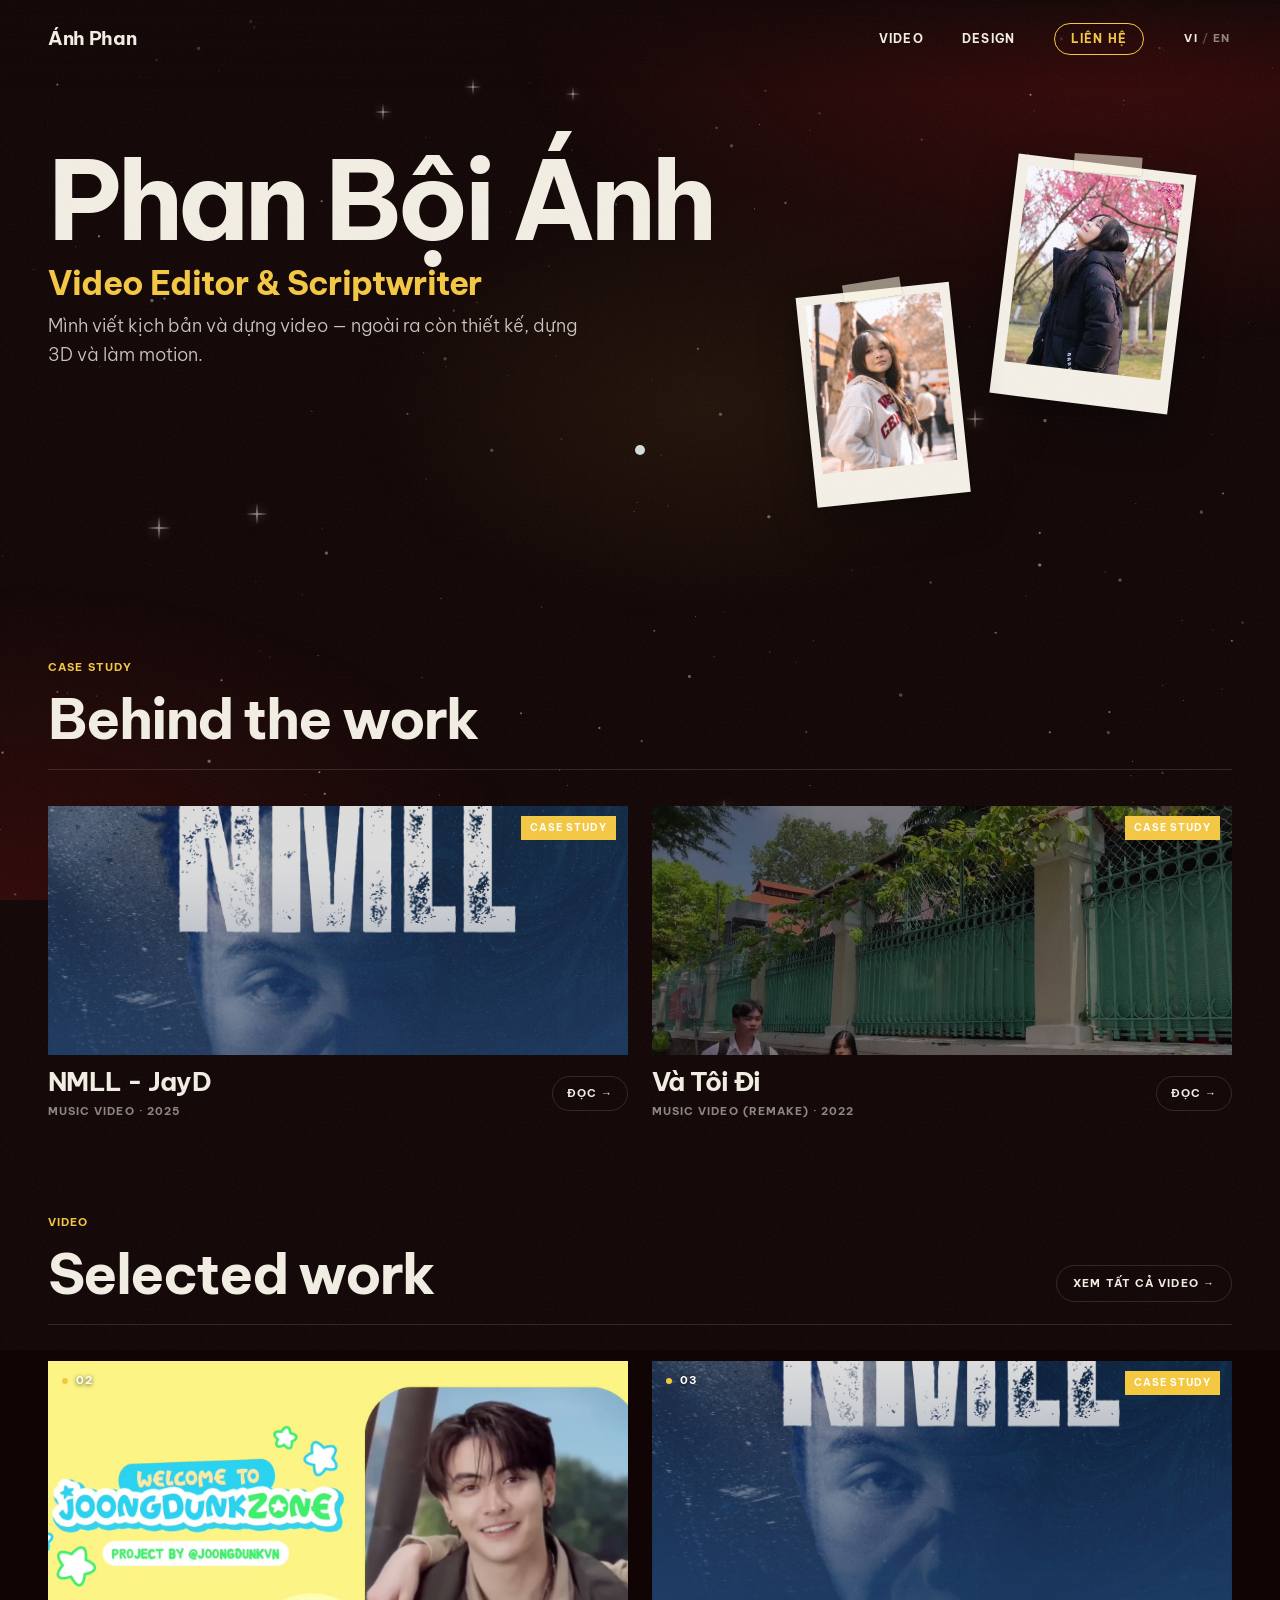
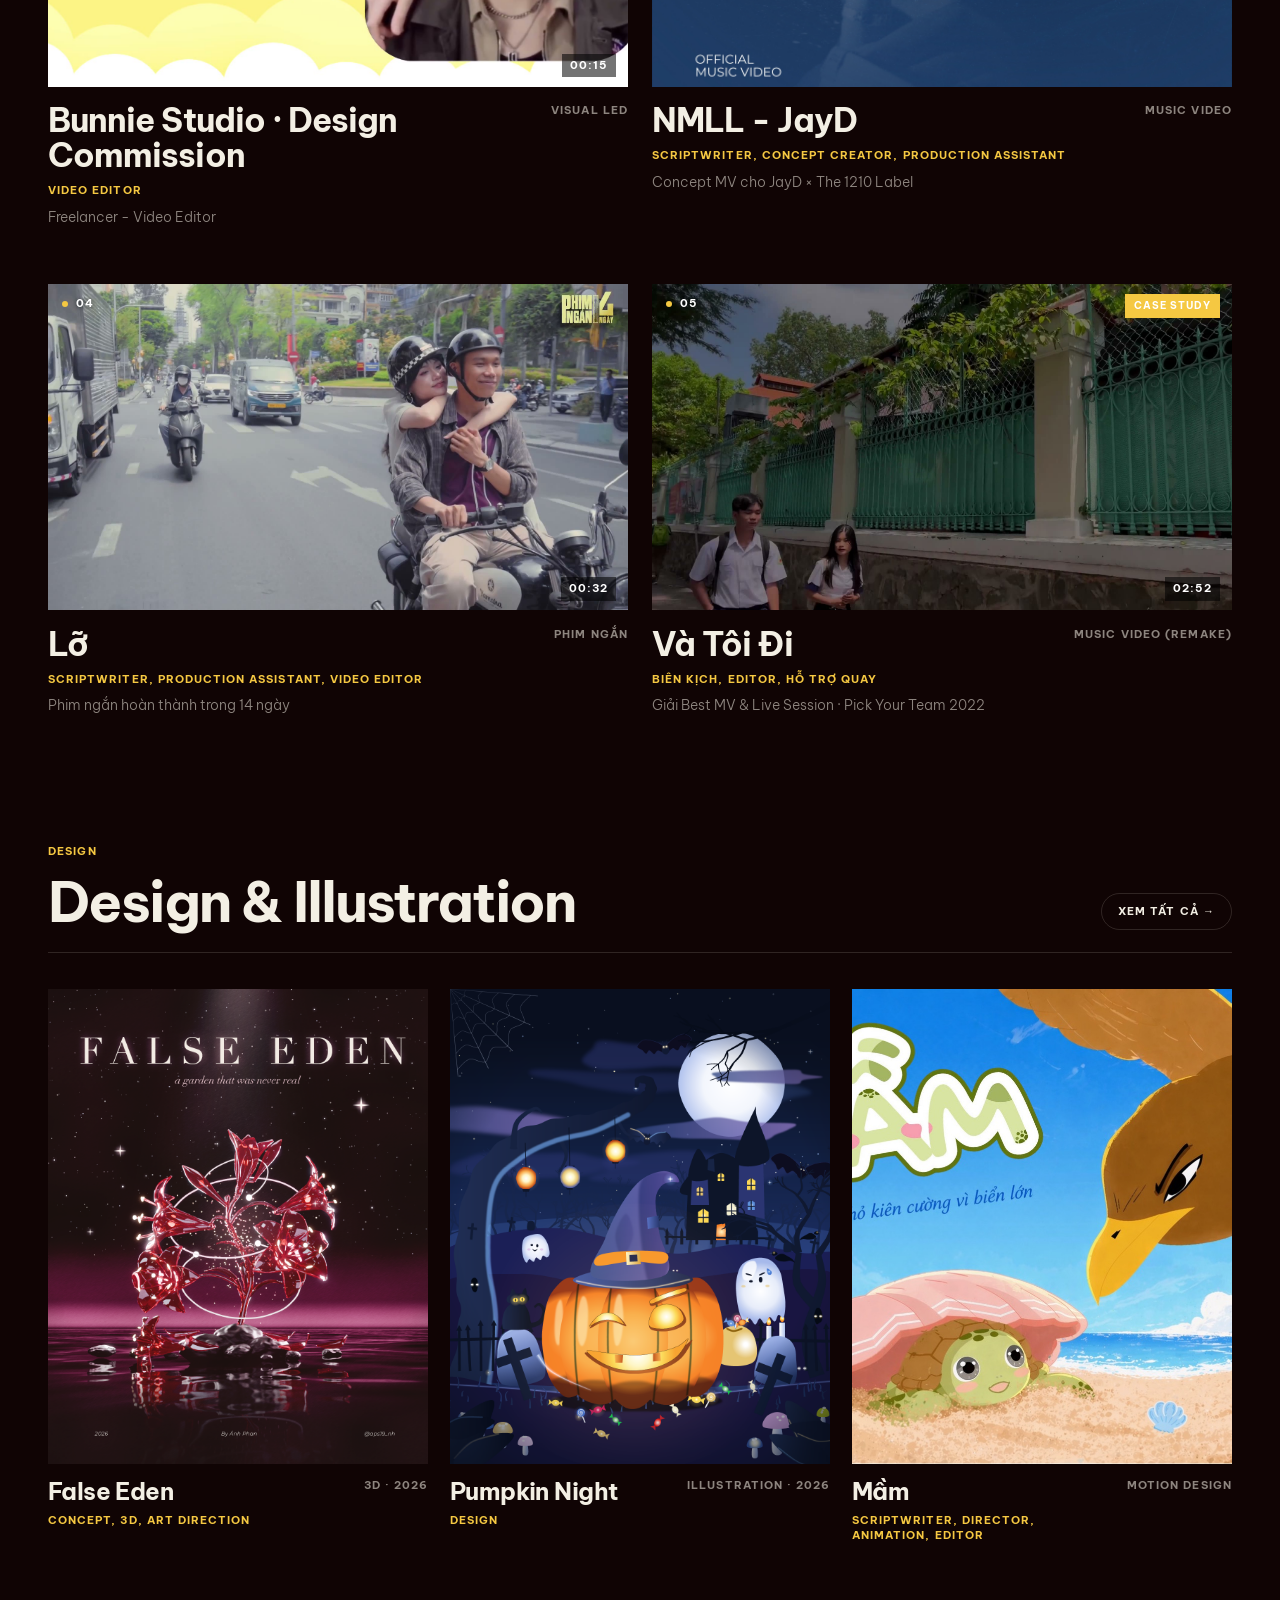
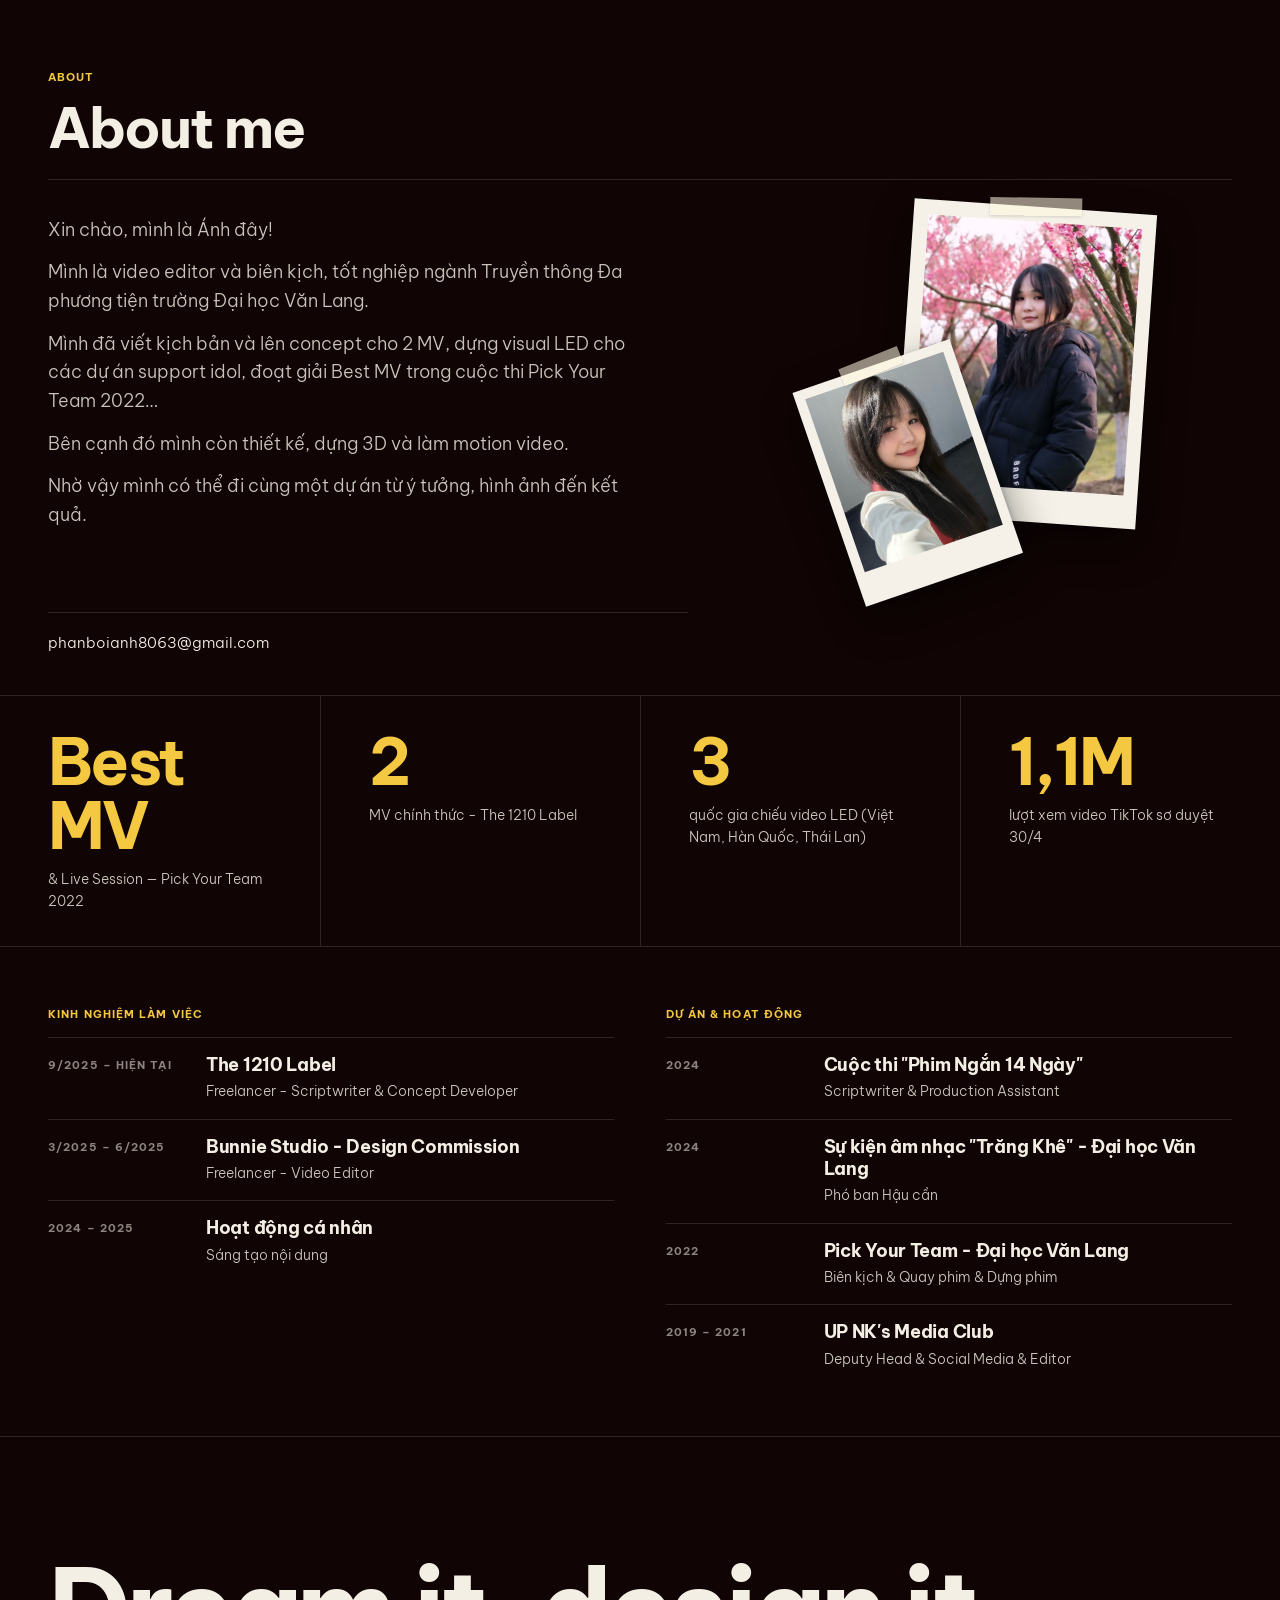
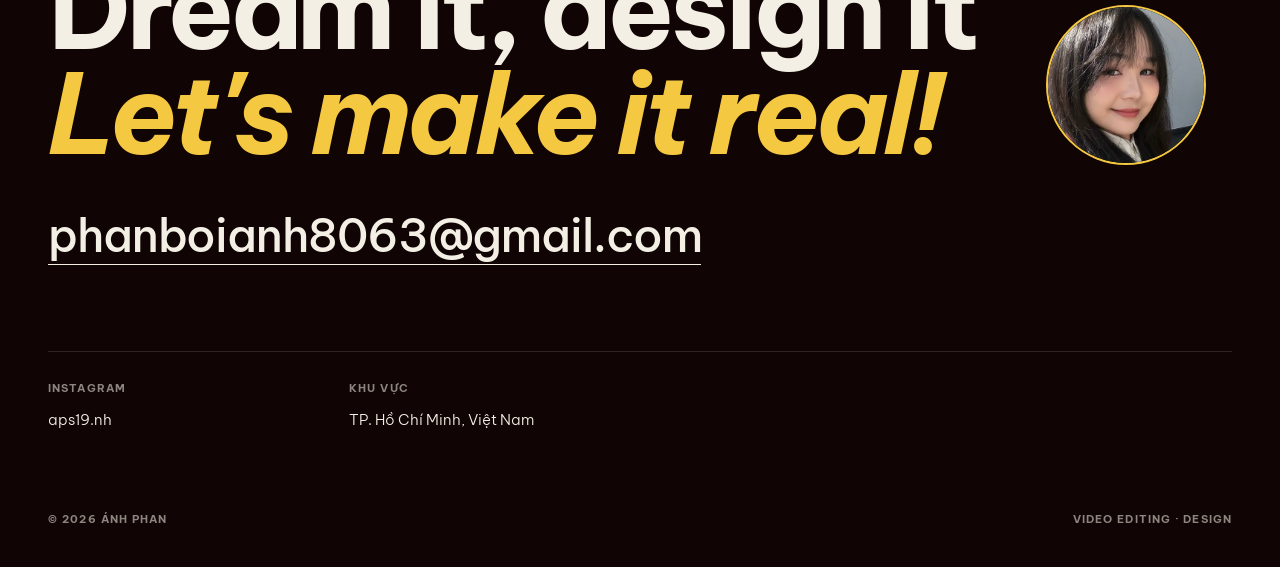
==== commit 26aff3be: "Cập nhật nội dung 06/11/2026 01:43" ====
--- a/index.html
+++ b/index.html
@@ -10,18 +10,18 @@
 <meta property="og:type" content="website">
 <meta property="og:title" content="Phan Bội Ánh — Video Editor & Scriptwriter">
 <meta property="og:description" content="Portfolio của Phan Bội Ánh — Video Editor & Scriptwriter: MV, phim ngắn, video LED, thiết kế và minh hoạ.">
-<meta property="og:image" content="https://phanboianh.github.io/assets/og.jpg">
+<meta property="og:image" content="https://phanboianh.com/assets/og.jpg">
 <meta property="og:image:width" content="1200">
 <meta property="og:image:height" content="630">
-<meta property="og:url" content="https://phanboianh.github.io/">
+<meta property="og:url" content="https://phanboianh.com/">
 <meta name="twitter:card" content="summary_large_image">
 <link rel="preconnect" href="https://fonts.googleapis.com">
 <link rel="preconnect" href="https://fonts.gstatic.com" crossorigin>
 <link href="https://fonts.googleapis.com/css2?family=Arimo:wght@400;500;600;700&family=Be+Vietnam+Pro:wght@300;400;500&family=Dancing+Script:wght@600&display=swap&subset=vietnamese" rel="stylesheet">
-<link rel="stylesheet" href="site.css?v=202611021627">
+<link rel="stylesheet" href="site.css?v=202611060143">
 <!-- nội dung + màu/font chọn trong Trình chỉnh sửa: nạp sớm để trang không bị nháy màu -->
-<script src="noi-dung.js?v=202611021627"></script>
-<script src="giao-dien.js?v=202611021627"></script>
+<script src="noi-dung.js?v=202611060143"></script>
+<script src="giao-dien.js?v=202611060143"></script>
 </head>
 <body data-page="home">
 
@@ -108,6 +108,6 @@
 
 <div class="cursor" id="cursor"><b>XEM</b></div>
 
-<script src="site.js?v=202611021627"></script>
+<script src="site.js?v=202611060143"></script>
 </body>
 </html>
--- a/site.css
+++ b/site.css
@@ -171,9 +171,9 @@
 /* Đầu trang Video (trang đầu tiên): tên to + nghề; mục "Video (07)" nhỏ lại thành nhãn */
 .vhero { position: relative; padding: 150px var(--pad) 40px; min-height: clamp(460px, 44vw, 600px); }
 .vhero h1 { display: inline-flex; align-items: center; gap: .25em; font: var(--tw) calc(clamp(48px, 8.5vw, 136px) * var(--ts))/.92 var(--title); letter-spacing: calc(-.055em * var(--tls)); margin-bottom: 14px; cursor: default; }
-.vgrid { display: grid; grid-template-columns: repeat(2, minmax(0, 1fr)); gap: 56px 24px; padding: 0 var(--pad); }
+.vgrid { display: grid; grid-template-columns: repeat(var(--vgrid-cols, 2), minmax(0, 1fr)); gap: 56px 24px; padding: 0 var(--pad); }
 .vcard { cursor: pointer; display: block; }
-.vcard .scr { position: relative; aspect-ratio: 16 / 9; overflow: hidden; background: #000; }
+.vcard .scr { position: relative; aspect-ratio: var(--vthumb-ratio, 16 / 9); overflow: hidden; background: #000; }
 .vcard .scr video, .vcard .scr img { height: 100%; object-fit: cover; transition: transform 1.2s var(--ease); }
 .vcard:hover .scr video { transform: scale(1.035); }
 .vcard .idx { position: absolute; top: 12px; left: 14px; color: #fff; display: flex; gap: 8px; align-items: center; text-shadow: 0 1px 4px rgba(0, 0, 0, .7); }
@@ -186,6 +186,8 @@
 .vcard:hover h3 { color: var(--accent); }
 .vcard .info p { margin-top: 8px; font-size: 14px; color: var(--mute); }
 .vcard .info .role { color: var(--accent); font-size: 10.5px; margin-top: 10px; }
+/* Trang Video: tuỳ chọn cho video đầu tiên to hết chiều ngang (Giao diện → Lưới trang Video) */
+body[data-page="video"] .vgrid .vcard:first-child { grid-column: var(--v-first-span, auto); }
 .vcard .kind { color: var(--mute); text-align: right; flex: none; max-width: 40%; }
 
 /* ---------- DESIGN: lưới tất cả sản phẩm + nút lọc ---------- */
@@ -195,9 +197,9 @@
 .dfilter button:hover { border-color: var(--ink); }
 .dfilter button.on { background: var(--ink); color: var(--bg); border-color: var(--ink); }
 .dfilter button i { font-style: normal; opacity: .55; margin-left: 6px; }
-.dgrid { display: grid; grid-template-columns: repeat(3, minmax(0, 1fr)); gap: 52px 22px; padding: 0 var(--pad); }
+.dgrid { display: grid; grid-template-columns: repeat(var(--dgrid-cols, 3), minmax(0, 1fr)); gap: 52px 22px; padding: 0 var(--pad); }
 .dcard { display: block; cursor: pointer; }
-.dthumb { position: relative; aspect-ratio: 4 / 5; overflow: hidden; background: var(--card); }
+.dthumb { position: relative; aspect-ratio: var(--dthumb-ratio, 4 / 5); overflow: hidden; background: var(--card); }
 .dthumb img, .dthumb video { height: 100%; object-fit: cover; transition: transform 1.2s var(--ease), filter .6s; filter: saturate(.92); }
 .dcard:hover .dthumb img, .dcard:hover .dthumb video { transform: scale(1.04); filter: saturate(1.05); }
 .dcard .info { display: flex; justify-content: space-between; align-items: start; gap: 14px; padding-top: 14px; }
@@ -476,3 +478,30 @@
 
 /* phần trang chủ bị tắt trong Trình chỉnh sửa (tab Trang chủ & chữ) */
 [data-tat] { display: none !important; }
+
+/* ---------- Ô bìa video: nền mờ khi "vừa khung", video chỉ chạy khi rê chuột ---------- */
+.vcard .scr { isolation: isolate; }
+.vcard .scr .bia-nen { position: absolute; inset: 0; width: 100%; height: 100%; object-fit: cover; filter: blur(22px) brightness(.55); transform: scale(1.15); z-index: -1; }
+.vcard .scr .bia-hover { position: absolute; inset: 0; width: 100%; opacity: 0; transition: opacity .35s; }
+.vcard.hov .scr .bia-hover { opacity: 1; }
+
+/* ---------- Bảng chi tiết: video dọc không to quá màn hình + các bố cục ---------- */
+.p-m > video { max-height: 84vh; object-fit: contain; }
+@media (min-width: 761px) {
+  .p-body.bc-trai { grid-template-columns: minmax(280px, 1fr) minmax(0, 1.55fr); }
+  .p-body.bc-trai .p-t { grid-column: 1; }
+  .p-body.bc-trai .p-m, .p-body.bc-trai .case { grid-column: 2; }
+  .p-body.bc-hep { grid-template-columns: minmax(0, .8fr) minmax(280px, 1fr); }
+  .p-body.bc-rong { grid-template-columns: minmax(0, 1fr); }
+  .p-body.bc-rong .p-t { grid-column: 1; grid-row: auto; }
+  .p-body.bc-rong .p-t .in { position: static; padding: 26px 0 30px; }
+  .p-body.bc-rong .p-desc p { max-width: 72ch; }
+}
+
+/* Ô video không bao giờ cao quá một màn hình: thừa chỗ dành cho menu và chữ dưới ô; ô tự thu hẹp và nằm giữa cột */
+.vgrid .vcard { --vr: var(--vthumb-ratio, 16 / 9); width: min(100%, max(280px, calc((100vh - 230px) * (var(--vr))))); justify-self: center; }
+
+/* Ẩn viền đen quanh video: video co theo đúng hình của nó, hai bên là nền trang */
+.vcard.khong-vien .scr { background: transparent; }
+.p-body.khong-vien .p-m > video { width: auto; background: transparent; display: block; margin: 0 auto; }
+.p-body.khong-vien .g-frame { background: transparent; }
